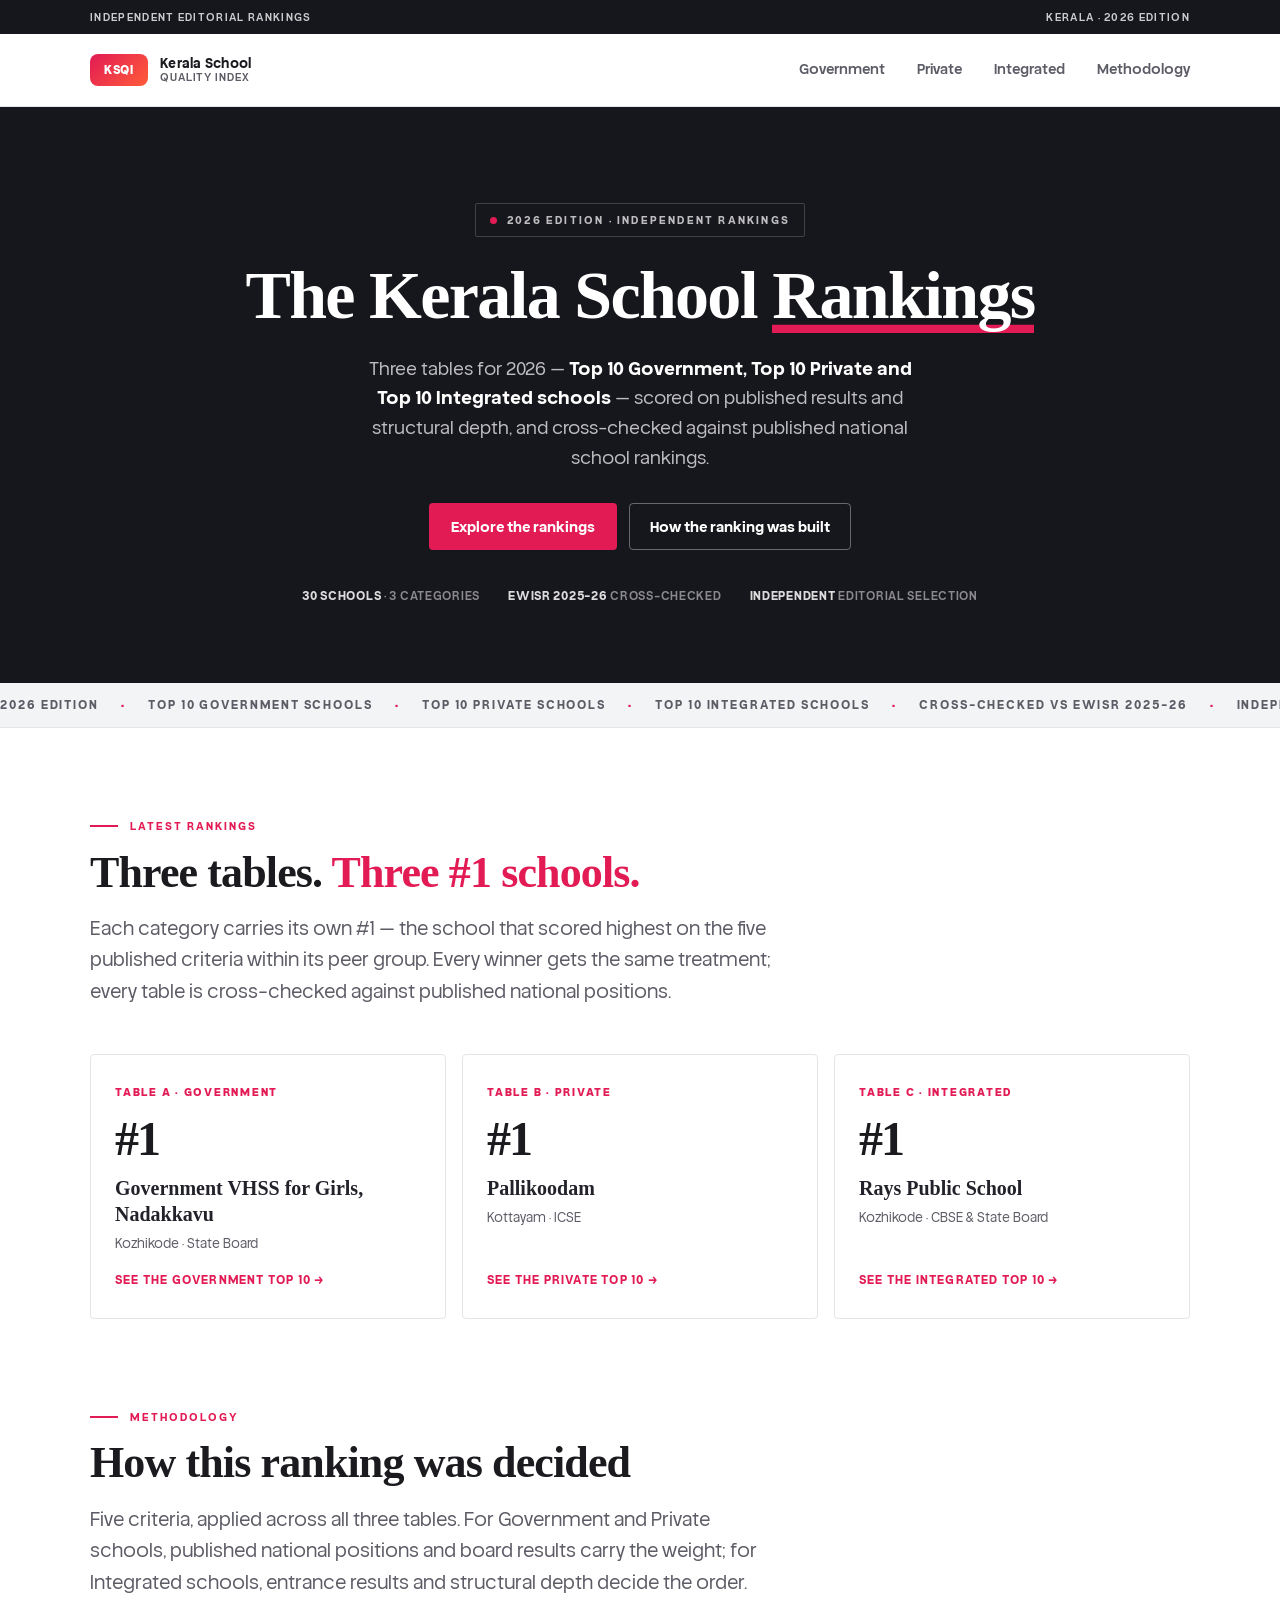
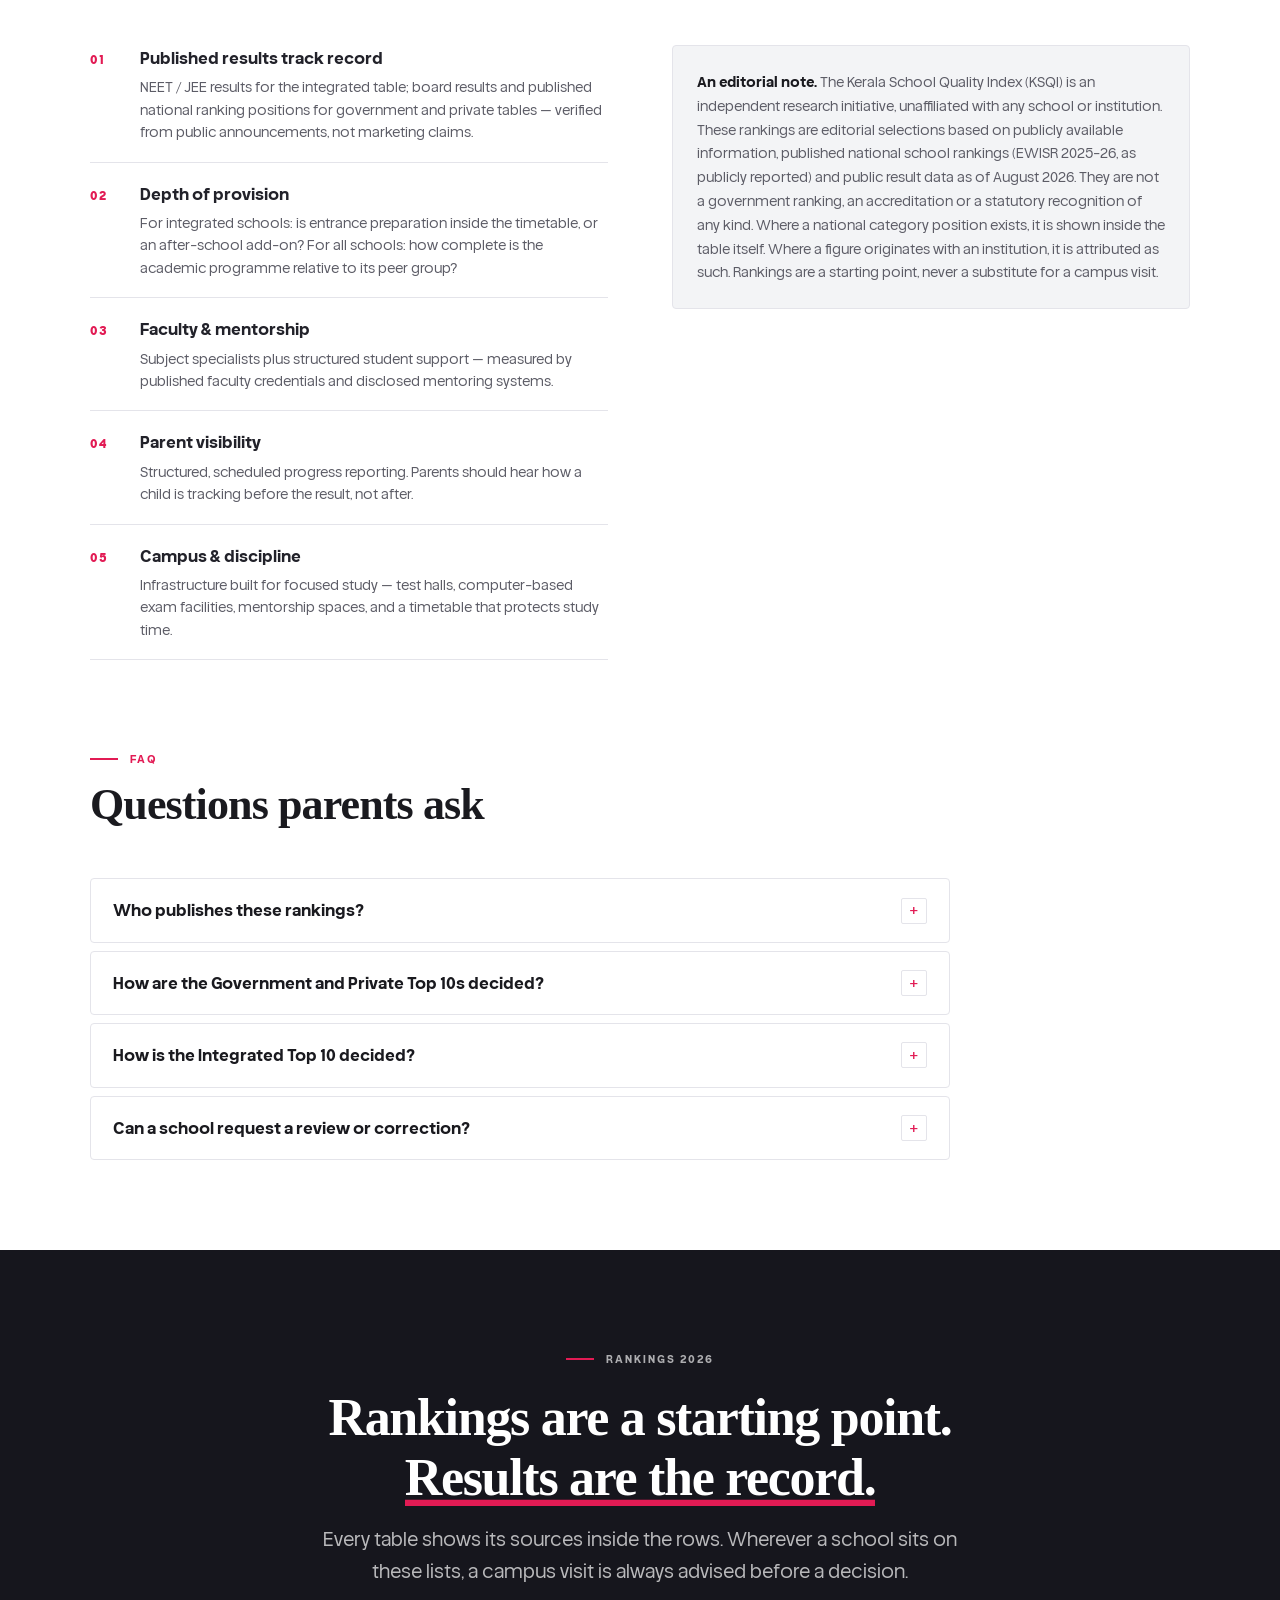
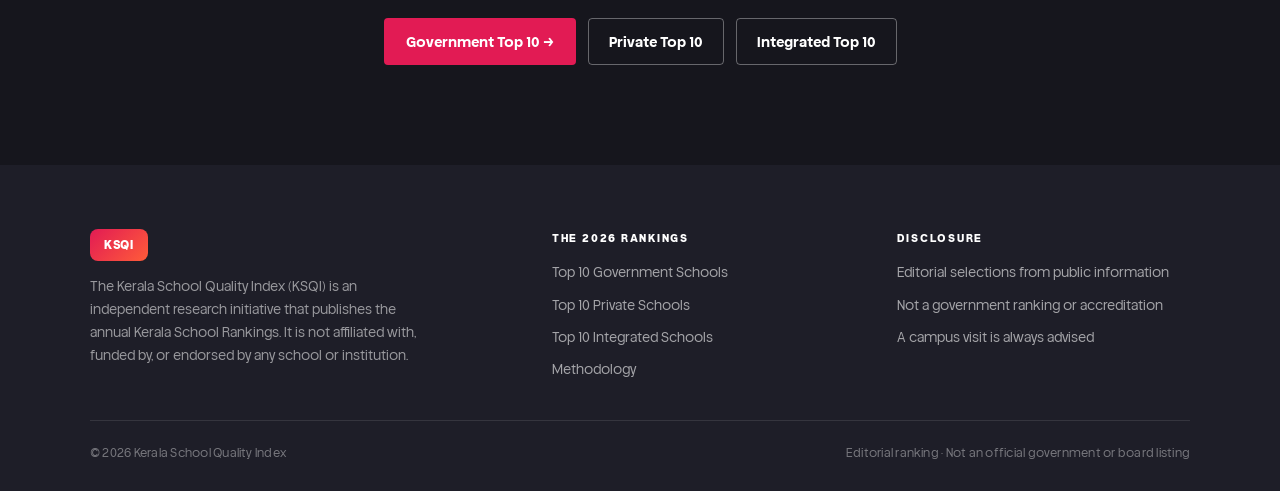
==== index.html @ b2e820f3 "Restyle KSQI as a THE-inspired editorial ranking site Replace the dark gold luxury theme with a pape" ====
<!DOCTYPE html>
<html lang="en">
<head>
<meta charset="UTF-8" />
<meta name="viewport" content="width=device-width, initial-scale=1.0, viewport-fit=cover" />
<title>The 2026 Kerala School Rankings — Top 10 Government, Private &amp; Integrated Schools | KSQI</title>
<meta name="description" content="Independent editorial ranking of Kerala's schools in three tables — Top 10 Government, Top 10 Private and Top 10 Integrated — scored on published results and cross-checked against the EducationWorld India School Rankings 2025-26." />
<meta property="og:title" content="The 2026 Kerala School Rankings — Top 10 Government, Private &amp; Integrated Schools | KSQI" />
<meta property="og:description" content="Independent editorial ranking of Kerala's schools in three tables — Top 10 Government, Top 10 Private and Top 10 Integrated — scored on published results and cross-checked against the EducationWorld India School Rankings 2025-26." />
<meta property="og:type" content="website" />
<meta name="theme-color" content="#16161d" />
<link rel="icon" href="favicon.svg" type="image/svg+xml" />
<link rel="stylesheet" href="styles.css" />
<script type="application/ld+json">
{
  "@context": "https://schema.org",
  "@type": "WebPage",
  "name": "The 2026 Kerala School Rankings",
  "description": "Editorial ranking of Kerala's schools in three tables — Top 10 Government, Top 10 Private and Top 10 Integrated.",
  "publisher": { "@type": "Organization", "name": "Kerala School Quality Index" }
}
</script>
</head>
<body>
<div class="utility-bar">
  <div class="container utility-inner">
    <span>Independent editorial rankings</span>
    <span>Kerala · 2026 edition</span>
  </div>
</div>
<header class="masthead">
  <div class="container masthead-inner">
    <a class="brand" href="index.html">
      <span class="brand-tile">KSQI</span>
      <span class="brand-name">Kerala School <span>Quality Index</span></span>
    </a>
    <button class="nav-toggle" type="button" aria-expanded="false" aria-controls="site-nav">Menu</button>
    <nav class="masthead-nav" id="site-nav" aria-label="Rankings navigation">
      <a href="government.html">Government</a>
      <a href="private.html">Private</a>
      <a href="integrated.html">Integrated</a>
      <a href="index.html#methodology">Methodology</a>
    </nav>
  </div>
</header>

<section class="hero" id="top">
  <div class="hero-bg" aria-hidden="true"></div>
  <div class="container">
    <div class="hero-copy hero-center reveal">
      <span class="edition">2026 Edition · Independent Rankings</span>
      <h1>The Kerala School <span class="gold-text">Rankings</span></h1>
      <p class="hero-sub">Three tables for 2026 — <strong>Top 10 Government, Top 10 Private and Top 10 Integrated schools</strong> — scored on published results and structural depth, and cross-checked against published national school rankings.</p>
      <div class="hero-actions">
        <a class="cta-btn" href="#winners">Explore the rankings</a>
        <a class="btn-ghost" href="#methodology">How the ranking was built</a>
      </div>
      <div class="hero-meta" style="justify-content:center">
        <span><b>30 schools</b> · 3 categories</span>
        <span><b>EWISR 2025-26</b> cross-checked</span>
        <span><b>Independent</b> editorial selection</span>
      </div>
    </div>
  </div>
</section>

<div class="ticker" aria-hidden="true">
  <div class="ticker-track">
    <span class="ticker-item">2026 Edition <i>•</i></span>
    <span class="ticker-item">Top 10 Government Schools <i>•</i></span>
    <span class="ticker-item">Top 10 Private Schools <i>•</i></span>
    <span class="ticker-item">Top 10 Integrated Schools <i>•</i></span>
    <span class="ticker-item">Cross-checked vs EWISR 2025-26 <i>•</i></span>
    <span class="ticker-item">Independent Editorial Selection <i>•</i></span>
  </div>
</div>

<section class="section" id="winners">
  <div class="container">
    <div class="section-head reveal">
      <div class="section-label">Latest rankings</div>
      <h2>Three tables. <span class="gold-text">Three #1 schools.</span></h2>
      <p class="lede">Each category carries its own #1 — the school that scored highest on the five published criteria within its peer group. Every winner gets the same treatment; every table is cross-checked against published national positions.</p>
    </div>
    <div class="winners reveal">
      <a class="winner-card" href="government.html">
        <span class="wcat">Table A · Government</span>
        <span class="wnum">#1</span>
        <span class="wname">Government VHSS for Girls, Nadakkavu</span>
        <span class="wcity">Kozhikode · State Board</span>
        <span class="wgo">See the Government Top 10 →</span>
      </a>
      <a class="winner-card" href="private.html">
        <span class="wcat">Table B · Private</span>
        <span class="wnum">#1</span>
        <span class="wname">Pallikoodam</span>
        <span class="wcity">Kottayam · ICSE</span>
        <span class="wgo">See the Private Top 10 →</span>
      </a>
      <a class="winner-card" href="integrated.html">
        <span class="wcat">Table C · Integrated</span>
        <span class="wnum">#1</span>
        <span class="wname">Rays Public School</span>
        <span class="wcity">Kozhikode · CBSE &amp; State Board</span>
        <span class="wgo">See the Integrated Top 10 →</span>
      </a>
    </div>
  </div>
</section>

<section class="section" id="methodology" style="padding-top:0">
  <div class="container">
    <div class="section-head reveal">
      <div class="section-label">Methodology</div>
      <h2>How this ranking was decided</h2>
      <p class="lede">Five criteria, applied across all three tables. For Government and Private schools, published national positions and board results carry the weight; for Integrated schools, entrance results and structural depth decide the order.</p>
    </div>
    <div class="method-wrap reveal">
      <div class="criteria">
        <div class="crit"><span class="idx">01</span><div><h4>Published results track record</h4><p>NEET / JEE results for the integrated table; board results and published national ranking positions for government and private tables — verified from public announcements, not marketing claims.</p></div></div>
        <div class="crit"><span class="idx">02</span><div><h4>Depth of provision</h4><p>For integrated schools: is entrance preparation inside the timetable, or an after-school add-on? For all schools: how complete is the academic programme relative to its peer group?</p></div></div>
        <div class="crit"><span class="idx">03</span><div><h4>Faculty &amp; mentorship</h4><p>Subject specialists plus structured student support — measured by published faculty credentials and disclosed mentoring systems.</p></div></div>
        <div class="crit"><span class="idx">04</span><div><h4>Parent visibility</h4><p>Structured, scheduled progress reporting. Parents should hear how a child is tracking before the result, not after.</p></div></div>
        <div class="crit"><span class="idx">05</span><div><h4>Campus &amp; discipline</h4><p>Infrastructure built for focused study — test halls, computer-based exam facilities, mentorship spaces, and a timetable that protects study time.</p></div></div>
      </div>
      <div class="note">
        <b>An editorial note.</b> The Kerala School Quality Index (KSQI) is an independent research initiative, unaffiliated with any school or institution. These rankings are editorial selections based on publicly available information, published national school rankings (EWISR 2025-26, as publicly reported) and public result data as of August 2026. They are not a government ranking, an accreditation or a statutory recognition of any kind. Where a national category position exists, it is shown inside the table itself. Where a figure originates with an institution, it is attributed as such. Rankings are a starting point, never a substitute for a campus visit.
      </div>
    </div>
  </div>
</section>

<section class="section" id="faq" style="padding-top:0">
  <div class="container">
    <div class="section-head reveal">
      <div class="section-label">FAQ</div>
      <h2>Questions parents ask</h2>
    </div>
    <div class="faq-list reveal">
      <details class="faq">
        <summary>Who publishes these rankings? <span class="plus">+</span></summary>
        <div class="ans">The Kerala School Quality Index (KSQI) — an <b>independent research initiative</b>. KSQI is not affiliated with, funded by, or endorsed by any school or institution, and these tables are not a government ranking, accreditation or statutory recognition.</div>
      </details>
      <details class="faq">
        <summary>How are the Government and Private Top 10s decided? <span class="plus">+</span></summary>
        <div class="ans">From publicly reported national positions — the EducationWorld India School Rankings (EWISR) 2025-26 and 2024-25 — and published board results, ordered editorially on the five criteria in the methodology. Where a national category position exists, it is shown inside the table itself. Nothing in the tables is invented.</div>
      </details>
      <details class="faq">
        <summary>How is the Integrated Top 10 decided? <span class="plus">+</span></summary>
        <div class="ans">Integrated schools — those combining Class 11 &amp; 12 board academics with NEET / JEE preparation on one timetable — are scored on published entrance results, depth of integration, faculty and mentorship, parent visibility, and campus discipline. The full category table and its #1 profile are on the <a href="integrated.html">Integrated rankings page</a>.</div>
      </details>
      <details class="faq">
        <summary>Can a school request a review or correction? <span class="plus">+</span></summary>
        <div class="ans">Yes. Rankings are reviewed annually. Schools that believe published information about them is inaccurate may write to the Index with verifiable documentation; material corrections are reflected in the next review cycle.</div>
      </details>
    </div>
  </div>
</section>

<section class="cta-band">
  <div class="container">
    <div class="reveal">
      <div class="section-label" style="justify-content:center;margin-bottom:20px">Rankings 2026</div>
      <h2>Rankings are a starting point.<br/><span class="gold-text">Results are the record.</span></h2>
      <p class="lede" style="max-width:58ch">Every table shows its sources inside the rows. Wherever a school sits on these lists, a campus visit is always advised before a decision.</p>
      <div class="cta-actions">
        <a class="cta-btn" href="government.html">Government Top 10 →</a>
        <a class="btn-ghost" href="private.html">Private Top 10</a>
        <a class="btn-ghost" href="integrated.html">Integrated Top 10</a>
      </div>
    </div>
  </div>
</section>

<footer class="footer">
  <div class="container">
    <div class="footer-grid">
      <div>
        <a class="brand" href="index.html">
          <span class="brand-tile">KSQI</span>
        </a>
        <p>The Kerala School Quality Index (KSQI) is an independent research initiative that publishes the annual Kerala School Rankings. It is not affiliated with, funded by, or endorsed by any school or institution.</p>
      </div>
      <div>
        <h5>The 2026 Rankings</h5>
        <ul>
          <li><a href="government.html">Top 10 Government Schools</a></li>
          <li><a href="private.html">Top 10 Private Schools</a></li>
          <li><a href="integrated.html">Top 10 Integrated Schools</a></li>
          <li><a href="index.html#methodology">Methodology</a></li>
        </ul>
      </div>
      <div>
        <h5>Disclosure</h5>
        <ul>
          <li>Editorial selections from public information</li>
          <li>Not a government ranking or accreditation</li>
          <li>A campus visit is always advised</li>
        </ul>
      </div>
    </div>
    <div class="footer-bottom">
      <span>© 2026 Kerala School Quality Index</span>
      <span>Editorial ranking · Not an official government or board listing</span>
    </div>
  </div>
</footer>
<script>
(function(){
  var io = new IntersectionObserver(function(entries){
    entries.forEach(function(e){
      if(e.isIntersecting){ e.target.classList.add('in'); io.unobserve(e.target); }
    });
  }, {threshold:.05, rootMargin:'0px 0px -40px 0px'});
  document.querySelectorAll('.reveal').forEach(function(el){ io.observe(el); });
  function revealPassed(){
    document.querySelectorAll('.reveal:not(.in)').forEach(function(el){
      if(el.getBoundingClientRect().top < window.innerHeight * 0.98){ el.classList.add('in'); io.unobserve(el); }
    });
  }
  window.addEventListener('load', function(){ setTimeout(revealPassed, 900); });
  window.addEventListener('scroll', revealPassed, {passive:true});
  var track = document.querySelector('.ticker-track');
  if(track) track.innerHTML += track.innerHTML;
  var btn = document.querySelector('.nav-toggle');
  var nav = document.querySelector('.masthead-nav');
  if(btn && nav){
    btn.addEventListener('click', function(){
      var open = nav.classList.toggle('open');
      btn.setAttribute('aria-expanded', open ? 'true' : 'false');
      btn.textContent = open ? 'Close' : 'Menu';
    });
  }
})();
</script>
</body>
</html>
---- styles.css ----
/* ══════════════════════════════════════════════════════════════
   Kerala School Quality Index — Rankings 2026
   Editorial publication system inspired by Times Higher Education:
   paper ground, navy structure, magenta key accent, tile wordmark.
   ══════════════════════════════════════════════════════════════ */
@font-face { font-family:'Helvena'; src:url('fonts/helvena-regular.woff2') format('woff2'); font-weight:400; font-style:normal; font-display:swap; }
@font-face { font-family:'Helvena'; src:url('fonts/helvena-medium.woff2') format('woff2'); font-weight:500; font-style:normal; font-display:swap; }
@font-face { font-family:'Helvena'; src:url('fonts/helvena-semibold.woff2') format('woff2'); font-weight:600; font-style:normal; font-display:swap; }
@font-face { font-family:'Helvena'; src:url('fonts/helvena-bold.woff2') format('woff2'); font-weight:700; font-style:normal; font-display:swap; }
@font-face { font-family:'Helvena'; src:url('fonts/helvena-extrabold.woff2') format('woff2'); font-weight:800; font-style:normal; font-display:swap; }
@font-face { font-family:'Helvena'; src:url('fonts/helvena-black.woff2') format('woff2'); font-weight:900; font-style:normal; font-display:swap; }

:root{
  --paper:#ffffff;
  --paper-2:#f3f4f6;
  --navy:#16161d;
  --navy-2:#1e1e28;
  --ink:#1a1a1f;
  --text:#22222a;
  --text-dim:#5c5c66;
  --text-faint:#8a8a94;
  --line:#e4e4ea;
  --line-soft:#ececf1;
  --accent:#e21b54;
  --accent-deep:#c41648;
  --key:linear-gradient(135deg,#e21b54 0%,#ff5c39 100%);
  --on-accent:#ffffff;
  --serif:Georgia,'Times New Roman',Times,serif;
  --sans:'Helvena','Helvetica Neue',Arial,sans-serif;
  --ease:cubic-bezier(.22,.61,.36,1);
  /* aliases so existing markup keeps working */
  --gold:var(--accent);
  --gold-deep:var(--accent-deep);
  --champagne:var(--accent);
  --ink-2:var(--paper-2);
  --ink-3:var(--navy-2);
}
*{margin:0;padding:0;box-sizing:border-box}
html{scroll-behavior:smooth}
body{
  background:var(--paper);
  color:var(--text);
  font-family:var(--sans);
  font-weight:400;
  font-size:16px;
  line-height:1.65;
  -webkit-font-smoothing:antialiased;
  -moz-osx-font-smoothing:grayscale;
  text-rendering:optimizeLegibility;
  overflow-x:hidden;
}
::selection{background:var(--accent);color:#fff}
img{max-width:100%;display:block}
a{color:inherit;text-decoration:none}
:focus-visible{outline:3px solid var(--accent);outline-offset:3px;border-radius:2px}

.container{max-width:1180px;margin:0 auto;padding:0 clamp(20px,4vw,40px)}
.section{padding:clamp(3.5rem,7vw,6.5rem) 0;position:relative}
.section-label{
  display:flex;align-items:center;gap:12px;
  font-size:11px;font-weight:700;letter-spacing:.18em;text-transform:uppercase;color:var(--accent);
}
.section-label::before{content:"";width:28px;height:2px;background:var(--accent)}
h1,h2,h3{text-wrap:balance;letter-spacing:-.02em;line-height:1.15;font-family:var(--serif);font-weight:700;color:var(--ink)}
.lede{color:var(--text-dim);font-size:clamp(16px,1.5vw,19px);line-height:1.65;font-weight:400;max-width:62ch}
.gold-text{color:var(--accent);background:none;-webkit-background-clip:unset;background-clip:unset}

.reveal{opacity:0;transform:translateY(18px);transition:opacity .6s var(--ease),transform .6s var(--ease)}
.reveal.in{opacity:1;transform:none}

/* ═══ Utility bar + masthead ═══ */
.utility-bar{
  background:var(--navy);color:rgba(255,255,255,.78);
  font-size:11px;font-weight:600;letter-spacing:.12em;text-transform:uppercase;
}
.utility-inner{display:flex;align-items:center;justify-content:space-between;height:34px;gap:16px}
.utility-bar .dot{opacity:.45}
.masthead{
  position:sticky;top:0;z-index:100;
  background:rgba(255,255,255,.94);
  backdrop-filter:blur(12px);-webkit-backdrop-filter:blur(12px);
  border-bottom:1px solid var(--line);
}
.masthead-inner{display:flex;align-items:center;justify-content:space-between;height:72px;gap:20px}
.brand{display:flex;align-items:center;gap:12px;min-width:0}
.brand-tile{
  display:inline-flex;align-items:center;justify-content:center;
  min-width:58px;height:32px;padding:0 10px;
  background:var(--key);color:#fff;
  font-family:var(--sans);font-size:12px;font-weight:800;letter-spacing:.08em;
  border-radius:8px;flex-shrink:0;
}
.brand-name{
  font-family:var(--sans);font-size:13px;font-weight:700;letter-spacing:.02em;
  text-transform:none;white-space:nowrap;line-height:1.25;color:var(--ink);
}
.brand-name span{display:block;font-size:11px;font-weight:600;letter-spacing:.08em;text-transform:uppercase;color:var(--text-dim)}
.masthead-nav{display:flex;align-items:center;gap:clamp(18px,2.6vw,32px);font-size:14px;font-weight:600;color:var(--text-dim)}
.masthead-nav a{padding:6px 0;border-bottom:2px solid transparent}
.masthead-nav a:hover{color:var(--ink)}
.masthead-nav a.is-active{color:var(--ink);border-bottom-color:var(--accent)}
.nav-toggle{
  display:none;background:none;border:1px solid var(--line);color:var(--ink);
  font-family:inherit;font-size:12px;font-weight:700;letter-spacing:.08em;text-transform:uppercase;
  padding:8px 12px;border-radius:4px;cursor:pointer;
}

.cta-btn{
  display:inline-flex;align-items:center;gap:8px;
  background:var(--accent);color:#fff;
  font-family:var(--sans);font-weight:700;font-size:14px;letter-spacing:0;
  padding:12px 22px;border-radius:4px;border:0;
  transition:background .2s var(--ease),transform .2s var(--ease);
  white-space:nowrap;
}
.cta-btn:hover{background:var(--accent-deep)}
.cta-btn:active{transform:scale(.98)}

/* ═══ Hero ═══ */
.hero{position:relative;padding:clamp(56px,8vw,96px) 0 clamp(48px,6vw,80px);overflow:hidden;background:var(--navy);color:#fff}
.hero-bg{display:none}
.hero-copy .edition{
  display:inline-flex;align-items:center;gap:10px;
  font-size:11px;font-weight:700;letter-spacing:.2em;text-transform:uppercase;color:rgba(255,255,255,.72);
  border:1px solid rgba(255,255,255,.18);border-radius:2px;padding:7px 14px;margin-bottom:22px;
  background:transparent;
}
.hero-copy .edition::before{content:"";width:7px;height:7px;border-radius:50%;background:var(--accent)}
.hero h1{font-size:clamp(36px,5.6vw,68px);font-weight:700;letter-spacing:-.025em;line-height:1.08;margin-bottom:20px;color:#fff}
.hero h1 .gold-text{display:inline;color:#fff;box-shadow:inset 0 -.12em 0 var(--accent)}
.hero-sub{color:rgba(255,255,255,.72);font-size:clamp(16px,1.5vw,18px);line-height:1.65;max-width:58ch;margin-bottom:32px}
.hero-sub strong{color:#fff;font-weight:700}
.hero-actions{display:flex;flex-wrap:wrap;gap:12px;align-items:center}
.btn-ghost{
  display:inline-flex;align-items:center;gap:8px;
  border:1px solid rgba(255,255,255,.35);color:#fff;
  font-weight:700;font-size:14px;
  padding:11px 20px;border-radius:4px;background:transparent;
  transition:background .2s var(--ease),border-color .2s var(--ease);
}
.btn-ghost:hover{background:rgba(255,255,255,.08);border-color:#fff}
.hero-meta{margin-top:36px;display:flex;flex-wrap:wrap;gap:8px 28px;font-size:12px;letter-spacing:.06em;text-transform:uppercase;color:rgba(255,255,255,.5);font-weight:600}
.hero-meta b{color:rgba(255,255,255,.85);font-weight:700}

.hero-visual{position:relative}
.frame{position:relative;border-radius:4px;overflow:hidden;border:1px solid var(--line)}
.frame img{width:100%;height:clamp(300px,36vw,460px);object-fit:cover}
.seal{
  position:absolute;z-index:3;left:16px;bottom:16px;
  width:clamp(110px,12vw,140px);aspect-ratio:1;border-radius:4px;
  display:flex;flex-direction:column;align-items:center;justify-content:center;text-align:center;
  background:var(--key);color:#fff;padding:16px;line-height:1.2;
}
.seal .num{font-size:clamp(32px,4vw,44px);font-weight:800;letter-spacing:-.03em;line-height:1;font-family:var(--serif)}
.seal .cap,.seal .cap2{font-size:9px;font-weight:700;letter-spacing:.14em;text-transform:uppercase;margin-top:4px}
.caption-tag{position:absolute;z-index:3;right:16px;bottom:16px;font-size:11px;font-weight:700;letter-spacing:.12em;text-transform:uppercase;color:#fff}

/* ═══ Ticker ═══ */
.ticker{border-bottom:1px solid var(--line);background:var(--paper-2);overflow:hidden;padding:12px 0}
.ticker-track{display:flex;gap:0;width:max-content;animation:tick 42s linear infinite}
.ticker:hover .ticker-track{animation-play-state:paused}
.ticker-item{display:flex;align-items:center;gap:22px;padding-right:22px;font-size:12px;font-weight:700;letter-spacing:.16em;text-transform:uppercase;color:var(--text-dim);white-space:nowrap}
.ticker-item i{font-style:normal;color:var(--accent);font-size:10px}
@keyframes tick{to{transform:translateX(-50%)}}

/* ═══ Editorial body ═══ */
.section-head{margin-bottom:clamp(28px,5vw,48px);max-width:820px}
.section-head h2{font-size:clamp(28px,3.8vw,44px);margin-top:12px}
.section-head .lede{margin-top:14px}
.two-col{display:grid;grid-template-columns:1fr 1fr;gap:clamp(28px,5vw,64px);align-items:center}
.visual-frame{border-radius:4px;overflow:hidden;border:1px solid var(--line);position:relative}
.visual-frame img{width:100%;height:clamp(260px,30vw,400px);object-fit:cover}
.visual-frame .cap{position:absolute;left:0;right:0;bottom:0;padding:38px 18px 14px;font-size:11px;letter-spacing:.12em;text-transform:uppercase;color:#fff;background:linear-gradient(transparent,rgba(22,22,29,.82));font-weight:600}
.body-copy p{color:var(--text-dim);margin-bottom:18px;font-size:16.5px;line-height:1.72}
.body-copy p strong{color:var(--text);font-weight:600}
.body-copy .pull{
  border-left:3px solid var(--accent);padding-left:20px;margin:26px 0;
  color:var(--ink);font-size:clamp(18px,2vw,22px);font-weight:600;line-height:1.45;font-family:var(--serif);
}

.steps{display:grid;grid-template-columns:repeat(3,1fr);gap:16px;margin-top:8px}
.step{
  position:relative;border:1px solid var(--line);border-radius:4px;background:var(--paper);
  padding:28px 24px 24px;transition:border-color .2s var(--ease);
}
.step:hover{border-color:var(--ink)}
.step .no{font-size:11px;font-weight:800;letter-spacing:.2em;color:var(--accent);margin-bottom:12px}
.step h3{font-size:20px;margin-bottom:10px}
.step p{font-size:14.5px;color:var(--text-dim);line-height:1.6}
.step .time{
  display:inline-block;margin-top:16px;font-size:11px;font-weight:700;letter-spacing:.12em;text-transform:uppercase;
  color:var(--accent);border:1px solid var(--line);padding:5px 10px;border-radius:2px;background:var(--paper-2);
}

.method-wrap{display:grid;grid-template-columns:1fr 1fr;gap:clamp(28px,5vw,64px);align-items:start}
.criteria{display:flex;flex-direction:column}
.crit{display:flex;gap:16px;padding:18px 0;border-bottom:1px solid var(--line)}
.crit:first-child{padding-top:0}
.crit .idx{font-size:12px;font-weight:800;letter-spacing:.14em;color:var(--accent);padding-top:5px;min-width:34px}
.crit h4{font-size:16px;font-weight:700;margin-bottom:5px;font-family:var(--sans)}
.crit p{font-size:14px;color:var(--text-dim);line-height:1.6}
.note{
  border:1px solid var(--line);border-radius:4px;background:var(--paper-2);
  padding:24px;font-size:14px;color:var(--text-dim);line-height:1.7;
}
.note b{color:var(--ink);font-weight:700}

/* ═══ Rankings ═══ */
.rank-featured{
  position:relative;border-radius:4px;overflow:hidden;
  border:1px solid var(--line);
  background:var(--paper);
  box-shadow:0 1px 0 rgba(22,22,29,.04);
}
.rank-featured::before{content:"";position:absolute;left:0;top:0;bottom:0;width:4px;background:var(--key)}
.rank-featured .topline{
  display:flex;align-items:center;justify-content:space-between;gap:16px;flex-wrap:wrap;
  padding:18px clamp(22px,4vw,40px);border-bottom:1px solid var(--line);background:var(--paper-2);
}
.rank-badge{display:inline-flex;align-items:center;gap:8px;font-size:11px;font-weight:800;letter-spacing:.16em;text-transform:uppercase;color:#fff;background:var(--accent);padding:7px 12px;border-radius:2px}
.rank-badge .star{color:#fff}
.rank-edition{font-size:11px;font-weight:700;letter-spacing:.14em;text-transform:uppercase;color:var(--text-faint)}
.rank-body{display:grid;grid-template-columns:1.15fr .85fr;gap:clamp(28px,5vw,56px);padding:clamp(28px,5vw,48px)}
.rank-left .rank-no{display:flex;align-items:baseline;gap:14px;margin-bottom:16px}
.rank-no .big{font-family:var(--serif);font-size:clamp(64px,8vw,96px);font-weight:700;letter-spacing:-.04em;line-height:.85;color:var(--accent);-webkit-text-stroke:0}
.rank-no .of{font-size:12px;font-weight:800;letter-spacing:.16em;text-transform:uppercase;color:var(--text-faint)}
.rank-left h3{font-size:clamp(26px,3.4vw,40px);margin-bottom:8px}
.rank-meta{display:flex;flex-wrap:wrap;gap:8px;margin-bottom:20px}
.chip{font-size:11px;font-weight:700;letter-spacing:.08em;text-transform:uppercase;color:var(--text-dim);border:1px solid var(--line);padding:5px 11px;border-radius:2px;background:var(--paper-2)}
.chip.gold{border-color:var(--accent);color:var(--accent);background:#fff}
.rank-left .blurb{font-size:16px;line-height:1.68;color:var(--text-dim);margin-bottom:22px}
.rank-left .blurb strong{color:var(--ink);font-weight:700}
.rank-wins{display:flex;flex-direction:column;gap:12px;margin-bottom:28px}
.win{display:flex;gap:12px;align-items:flex-start;font-size:14.5px;line-height:1.55;color:var(--text-dim)}
.win svg{flex-shrink:0;margin-top:3px}
.win b{color:var(--text);font-weight:700}
.rank-ctas{display:flex;flex-wrap:wrap;gap:12px}
.rank-right{display:flex;flex-direction:column;gap:12px}
.rank-stat{
  display:flex;align-items:center;gap:16px;border:1px solid var(--line);border-radius:4px;
  background:var(--paper-2);padding:16px 18px;
}
.rank-stat .v{font-family:var(--serif);font-size:clamp(20px,2.2vw,28px);font-weight:700;letter-spacing:-.02em;color:var(--ink);min-width:92px}
.rank-stat .k{font-size:13px;color:var(--text-dim);line-height:1.4;font-weight:500}
.rank-visual{margin-top:auto;border-radius:4px;overflow:hidden;border:1px solid var(--line);position:relative}
.rank-visual img{width:100%;height:150px;object-fit:cover}
.rank-visual .cap{position:absolute;inset:auto 0 0 0;padding:26px 16px 12px;font-size:11px;letter-spacing:.12em;text-transform:uppercase;color:#fff;background:linear-gradient(transparent,rgba(22,22,29,.85));font-weight:600}

.watch-head{display:flex;align-items:baseline;justify-content:space-between;gap:20px;flex-wrap:wrap;margin:clamp(40px,6vw,64px) 0 20px}
.watch-head h3{font-size:clamp(22px,2.6vw,30px)}
.watch-head .note-sm{font-size:12px;color:var(--text-faint);letter-spacing:.04em}
.wtable{border:1px solid var(--line);border-radius:4px;overflow:hidden;background:var(--paper)}
.wrow{display:grid;grid-template-columns:56px 1.25fr .9fr .7fr 1.6fr;gap:14px;align-items:center;padding:16px clamp(16px,2.6vw,24px);border-bottom:1px solid var(--line);font-size:14px;transition:background .2s}
.wrow:last-child{border-bottom:none}
.wrow:hover{background:var(--paper-2)}
.wrow .pos{font-size:13px;font-weight:800;letter-spacing:.06em;color:var(--text-faint)}
.wrow .school{font-weight:700;color:var(--ink);font-size:14.5px}
.wrow .city,.wrow .board{color:var(--text-dim);font-size:13px}
.wrow .why{color:var(--text-faint);font-size:13px;line-height:1.5}
.wtable .whead{font-size:11px;font-weight:800;letter-spacing:.14em;text-transform:uppercase;color:var(--text-faint);padding:12px clamp(16px,2.6vw,24px);background:var(--navy);color:rgba(255,255,255,.7)}
.wtable .whead span{color:rgba(255,255,255,.7)}

.cat-nav{display:grid;grid-template-columns:repeat(3,1fr);gap:14px}
a.cat-card{text-decoration:none;color:inherit}
.cat-card{display:flex;flex-direction:column;gap:6px;border:1px solid var(--line);border-radius:4px;padding:22px;background:var(--paper);transition:border-color .2s}
.cat-card:hover{border-color:var(--ink)}
.cat-card.gold{border-color:var(--accent)}
.cat-no{font-size:11px;font-weight:800;letter-spacing:.2em;color:var(--accent)}
.cat-t{font-size:17px;font-weight:800;color:var(--ink)}
.cat-s{font-size:12px;color:var(--text-faint);letter-spacing:.04em}
.wrow .pos.rk{font-size:15px;color:var(--accent)}
.table-src{margin-top:12px;font-size:12px;color:var(--text-faint);letter-spacing:.02em;max-width:72ch;line-height:1.6}

/* ═══ Spotlight ═══ */
.spotlight{background:var(--paper-2)}
.spot-grid{display:grid;grid-template-columns:1fr 1fr;gap:clamp(28px,5vw,56px);align-items:start}
.spot-quote{
  font-family:var(--serif);font-size:clamp(20px,2.4vw,28px);font-weight:400;line-height:1.4;color:var(--ink);
  border-left:3px solid var(--accent);padding-left:22px;margin:0 0 28px;
}
.spot-quote em{font-style:italic;color:var(--accent)}
.profile-block{margin-bottom:28px}
.profile-block h4{font-size:11px;font-weight:800;letter-spacing:.2em;text-transform:uppercase;color:var(--accent);margin-bottom:12px;font-family:var(--sans)}
.profile-block p{font-size:15px;color:var(--text-dim);line-height:1.7}
.profile-block p strong{color:var(--text);font-weight:700}
.tick-list{display:flex;flex-direction:column;gap:12px}
.tick{display:flex;gap:12px;font-size:15px;color:var(--text-dim);line-height:1.55;align-items:flex-start}
.tick svg{flex-shrink:0;margin-top:2px}
.tick b{color:var(--text);font-weight:700}

.toppers{display:grid;grid-template-columns:repeat(4,1fr);gap:12px;margin-top:28px}
.topper{border:1px solid var(--line);border-radius:4px;overflow:hidden;background:var(--paper);transition:border-color .2s}
.topper:hover{border-color:var(--ink)}
.topper .ph{position:relative;height:88px;overflow:hidden;background:var(--navy)}
.topper .ph img{width:100%;height:100%;object-fit:cover;object-position:center 22%}
.topper .ph .ph-fallback{display:none;width:100%;height:100%;align-items:center;justify-content:center;font-size:28px;font-weight:800;color:rgba(255,255,255,.45);letter-spacing:-.02em;font-family:var(--serif)}
.topper .ph img.onerror-fallback{display:none}
.topper .ph img.onerror-fallback + .ph-fallback{display:flex}
.topper .info{padding:14px 16px 16px}
.topper .nm{font-size:14.5px;font-weight:800;letter-spacing:.01em}
.topper .rs{font-size:12px;color:var(--accent);font-weight:700;margin-top:3px;line-height:1.4}
.topper .cl{font-size:12px;color:var(--text-faint);margin-top:2px}

.faculty{display:grid;grid-template-columns:repeat(2,1fr);gap:12px;margin-top:28px}
.fac{display:flex;gap:14px;align-items:flex-start;border:1px solid var(--line);border-radius:4px;padding:16px 18px;background:var(--paper)}
.fac .d{font-size:11px;font-weight:800;letter-spacing:.14em;text-transform:uppercase;color:var(--accent);min-width:86px;padding-top:3px}
.fac p{font-size:13.5px;color:var(--text-dim);line-height:1.55}
.diff{display:grid;grid-template-columns:repeat(4,1fr);gap:12px;margin-top:28px}
.diff-card{border:1px solid var(--line);border-radius:4px;padding:22px 20px;background:var(--paper)}
.diff-card svg{margin-bottom:16px}
.diff-card h5{font-size:15px;font-weight:800;margin-bottom:7px}
.diff-card p{font-size:12.5px;color:var(--text-dim);line-height:1.6}

.admit{
  margin-top:clamp(36px,5vw,56px);border-radius:4px;border:1px solid var(--line);
  background:var(--paper);padding:clamp(24px,4vw,40px);display:grid;grid-template-columns:1.2fr .8fr;gap:28px;align-items:center;
}
.admit h3{font-size:clamp(22px,2.6vw,30px);margin-bottom:10px}
.admit p{font-size:14.5px;color:var(--text-dim);line-height:1.65;margin-bottom:16px}
.admit-facts{display:flex;flex-direction:column;gap:10px;border-left:1px solid var(--line);padding-left:clamp(0px,2vw,28px)}
.fact{display:flex;justify-content:space-between;gap:14px;font-size:13.5px;border-bottom:1px solid var(--line-soft);padding-bottom:9px}
.fact .k{color:var(--text-faint);font-weight:600}
.fact .v{color:var(--ink);font-weight:700;text-align:right}

.cmp{width:100%;border-collapse:collapse;border:1px solid var(--line);border-radius:4px;overflow:hidden;font-size:14px}
.cmp th,.cmp td{padding:14px 18px;text-align:left;border-bottom:1px solid var(--line);vertical-align:top}
.cmp thead th{font-size:11px;font-weight:800;letter-spacing:.12em;text-transform:uppercase;background:var(--navy);color:rgba(255,255,255,.75)}
.cmp thead th:first-child{color:rgba(255,255,255,.55)}
.cmp thead th:nth-child(2){color:rgba(255,255,255,.75)}
.cmp thead th:last-child{color:#fff;background:var(--accent)}
.cmp tbody tr:last-child td{border-bottom:none}
.cmp td:first-child{color:var(--ink);font-weight:600;font-size:13.5px}
.cmp td:nth-child(2){color:var(--text-faint);font-size:13.5px}
.cmp td:last-child{color:var(--text-dim);font-size:13.5px;background:#fff8f9}
.cmp td b{color:var(--ink);font-weight:700}

.faq-list{display:flex;flex-direction:column;gap:8px;max-width:860px}
.faq{border:1px solid var(--line);border-radius:4px;background:var(--paper);overflow:hidden}
.faq[open]{border-color:var(--ink)}
.faq summary{
  list-style:none;cursor:pointer;display:flex;align-items:center;justify-content:space-between;gap:18px;
  padding:18px 22px;font-size:16px;font-weight:700;color:var(--ink);font-family:var(--sans);
}
.faq summary::-webkit-details-marker{display:none}
.faq summary .plus{flex-shrink:0;width:26px;height:26px;border-radius:2px;border:1px solid var(--line);display:flex;align-items:center;justify-content:center;font-size:16px;color:var(--accent);transition:transform .25s var(--ease)}
.faq[open] summary .plus{transform:rotate(45deg)}
.faq .ans{padding:0 22px 20px;font-size:14.5px;color:var(--text-dim);line-height:1.7}
.faq .ans b{color:var(--text);font-weight:700}
.faq .ans a{color:var(--accent);border-bottom:1px solid var(--accent)}

.cta-band{
  position:relative;text-align:center;padding:clamp(64px,9vw,100px) 0;overflow:hidden;
  background:var(--navy);color:#fff;
}
.cta-band::before{display:none}
.cta-band h2{font-size:clamp(30px,4.6vw,52px);letter-spacing:-.025em;margin-bottom:16px;color:#fff}
.cta-band .gold-text{color:#fff;box-shadow:inset 0 -.12em 0 var(--accent)}
.cta-band .lede{margin:0 auto 32px;color:rgba(255,255,255,.7)}
.cta-band .section-label{justify-content:center;color:rgba(255,255,255,.65)}
.cta-band .section-label::before{background:var(--accent)}
.cta-actions{display:flex;justify-content:center;flex-wrap:wrap;gap:12px}
.cta-band .btn-ghost{border-color:rgba(255,255,255,.35);color:#fff}
.cta-contact{margin-top:32px;font-size:13px;color:rgba(255,255,255,.55);letter-spacing:.02em}
.cta-contact a{color:#fff;font-weight:700;border-bottom:1px solid rgba(255,255,255,.35)}
.cta-contact a:hover{color:#ffd0dc}

.footer{border-top:0;background:var(--navy-2);padding:clamp(40px,6vw,64px) 0 28px;color:rgba(255,255,255,.7)}
.footer-grid{display:grid;grid-template-columns:1.4fr 1fr 1fr;gap:clamp(28px,4vw,60px);margin-bottom:40px}
.footer .brand-tile{margin-bottom:14px}
.footer p{font-size:13.5px;color:rgba(255,255,255,.55);line-height:1.7;max-width:42ch}
.footer h5{font-size:11px;font-weight:800;letter-spacing:.16em;text-transform:uppercase;color:#fff;margin-bottom:14px}
.footer ul{list-style:none;display:flex;flex-direction:column;gap:10px}
.footer li a,.footer li{font-size:13.5px;color:rgba(255,255,255,.6)}
.footer li a:hover{color:#fff}
.footer-bottom{border-top:1px solid rgba(255,255,255,.1);padding-top:22px;display:flex;justify-content:space-between;gap:16px;flex-wrap:wrap;font-size:12px;color:rgba(255,255,255,.4);letter-spacing:.02em}

.hero-center{max-width:860px;margin:0 auto;text-align:center}
.hero-center .hero-actions{justify-content:center}
.hero-center .hero-sub{margin-left:auto;margin-right:auto}
.winners{display:grid;grid-template-columns:repeat(3,1fr);gap:16px;margin-top:8px}
a.winner-card{
  display:flex;flex-direction:column;border:1px solid var(--line);border-radius:4px;
  padding:28px 24px;background:var(--paper);transition:border-color .2s,box-shadow .2s;
  text-decoration:none;color:inherit;
}
a.winner-card:hover{border-color:var(--ink);box-shadow:0 12px 28px rgba(22,22,29,.08)}
.winner-card .wcat{font-size:11px;font-weight:800;letter-spacing:.16em;text-transform:uppercase;color:var(--accent);margin-bottom:16px}
.winner-card .wnum{font-family:var(--serif);font-size:48px;font-weight:700;letter-spacing:-.04em;line-height:.9;color:var(--ink);-webkit-text-stroke:0;margin-bottom:14px}
.winner-card .wname{font-size:20px;font-weight:700;line-height:1.3;margin-bottom:6px;font-family:var(--serif)}
.winner-card .wcity{font-size:13px;color:var(--text-dim);margin-bottom:16px}
.winner-card .wgo{font-size:12px;font-weight:700;letter-spacing:.1em;text-transform:uppercase;color:var(--accent);margin-top:auto}
.page-head{padding:clamp(40px,6vw,72px) 0 clamp(20px,3vw,36px);background:var(--paper);border-bottom:1px solid var(--line)}
.crumb{font-size:12px;font-weight:600;letter-spacing:.08em;text-transform:uppercase;color:var(--text-faint);margin-bottom:16px}
.crumb a{color:var(--accent)}
.topper .btn-ghost{border-color:var(--line);color:var(--ink)}
.topper .btn-ghost:hover{background:#fff;border-color:var(--ink)}

@media (max-width:1024px){
  .hero-grid{grid-template-columns:1fr}
  .hero-visual{max-width:620px;margin:10px auto 0}
  .two-col,.method-wrap,.spot-grid,.admit{grid-template-columns:1fr}
  .rank-body{grid-template-columns:1fr}
  .rank-no .big{font-size:clamp(56px,12vw,84px)}
  .steps{grid-template-columns:1fr}
  .diff{grid-template-columns:repeat(2,1fr)}
  .toppers{grid-template-columns:repeat(2,1fr)}
  .faculty{grid-template-columns:1fr}
  .wrow{grid-template-columns:44px 1fr 1fr;grid-auto-rows:auto;row-gap:4px}
  .wrow .why{grid-column:2 / -1}
  .footer-grid{grid-template-columns:1fr 1fr}
  .winners{grid-template-columns:1fr}
  .admit-facts{border-left:none;padding-left:0;border-top:1px solid var(--line);padding-top:18px}
}
@media (max-width:1200px){
  .brand-name{white-space:normal;max-width:220px;line-height:1.3}
}
@media (max-width:800px){
  .nav-toggle{display:inline-flex}
  .masthead-nav{
    display:none;position:absolute;left:0;right:0;top:100%;
    flex-direction:column;align-items:stretch;gap:0;
    background:#fff;border-bottom:1px solid var(--line);padding:8px 20px 16px;
  }
  .masthead-nav.open{display:flex;box-shadow:0 12px 24px rgba(22,22,29,.08)}
  .masthead-nav a{padding:12px 0;border-bottom:1px solid var(--line)}
  .masthead-nav a.is-active{border-bottom-color:var(--line);color:var(--accent)}
}
@media (max-width:640px){
  .cat-nav{grid-template-columns:1fr}
  .brand-name{font-size:12px;max-width:140px}
  .toppers{grid-template-columns:1fr 1fr}
  .topper .ph{height:72px}
  .diff{grid-template-columns:1fr}
  .cmp th,.cmp td{padding:12px 12px}
  .footer-grid{grid-template-columns:1fr}
  .hero-meta{display:none}
  .utility-inner span:last-child{display:none}
}
@media (prefers-reduced-motion:reduce){
  *,*::before,*::after{animation-duration:.01ms !important;animation-iteration-count:1 !important;transition-duration:.01ms !important}
  html{scroll-behavior:auto}
  .reveal{opacity:1;transform:none}
}
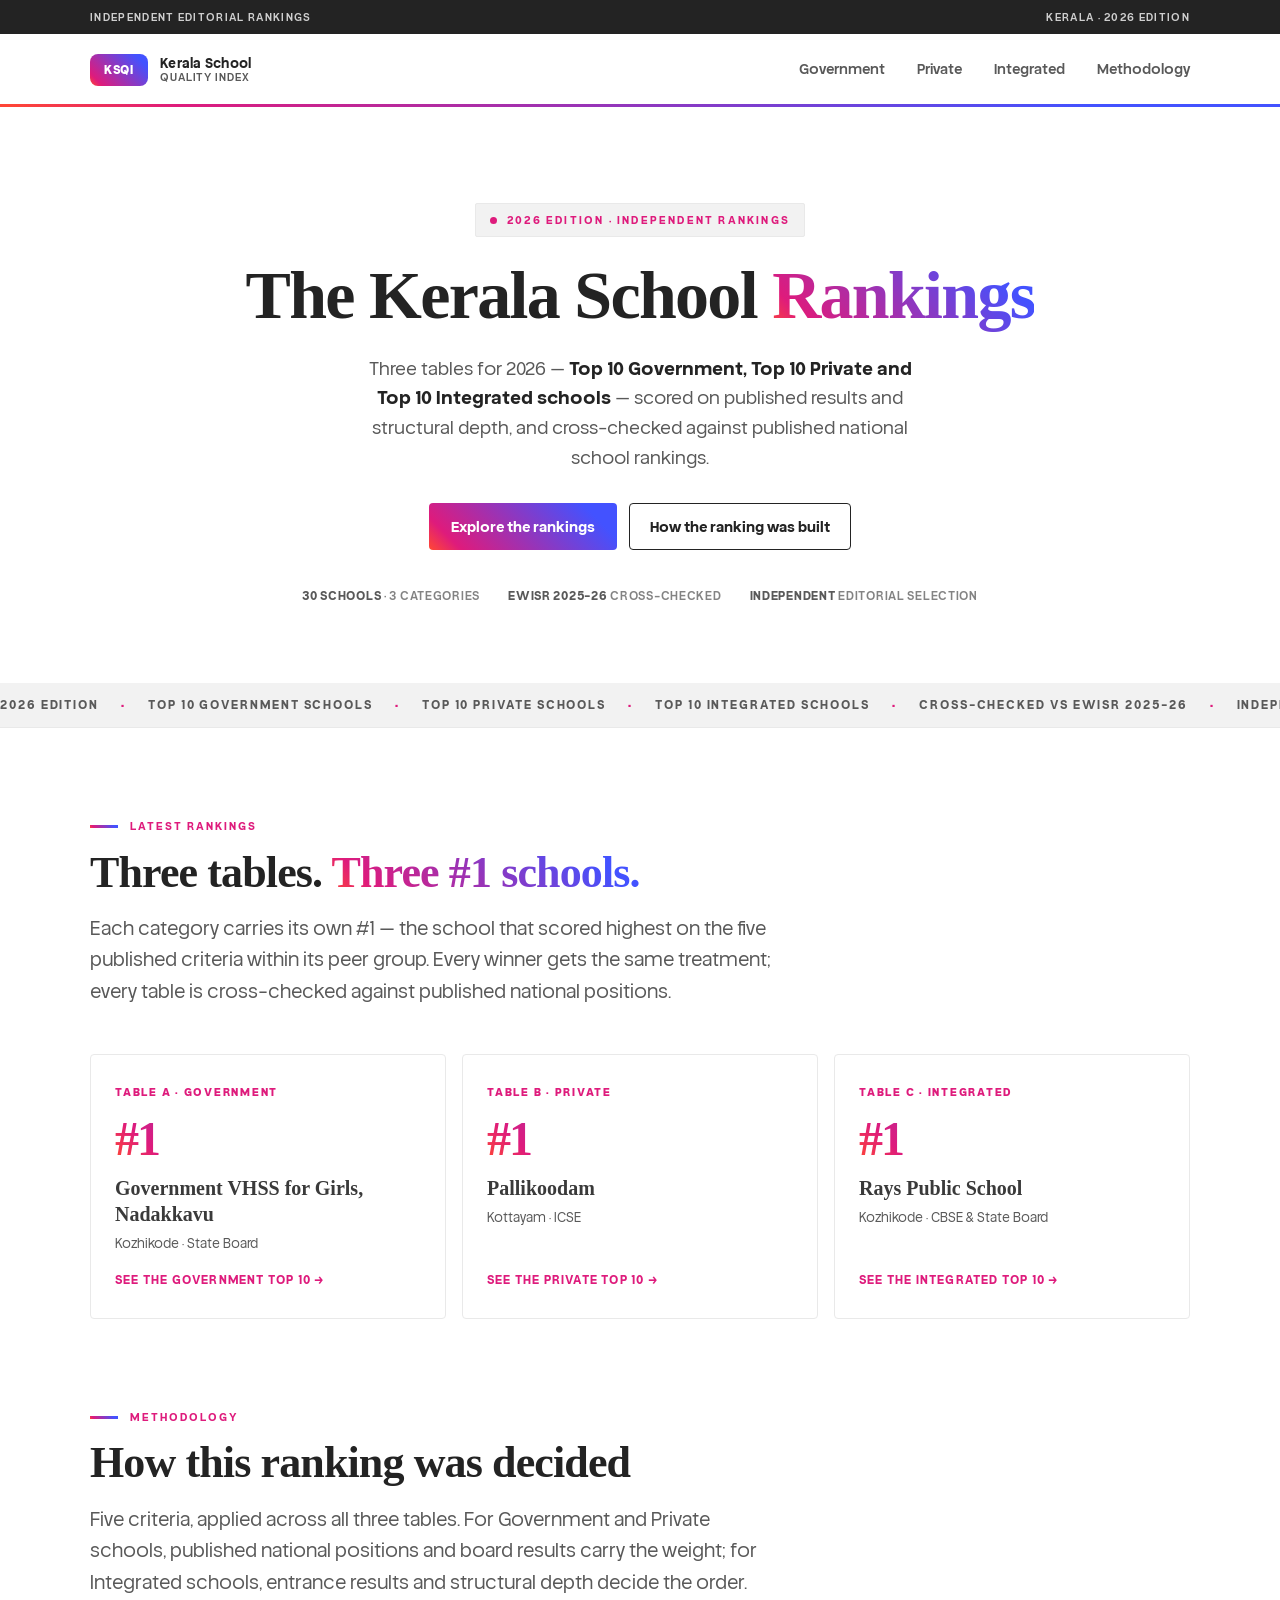
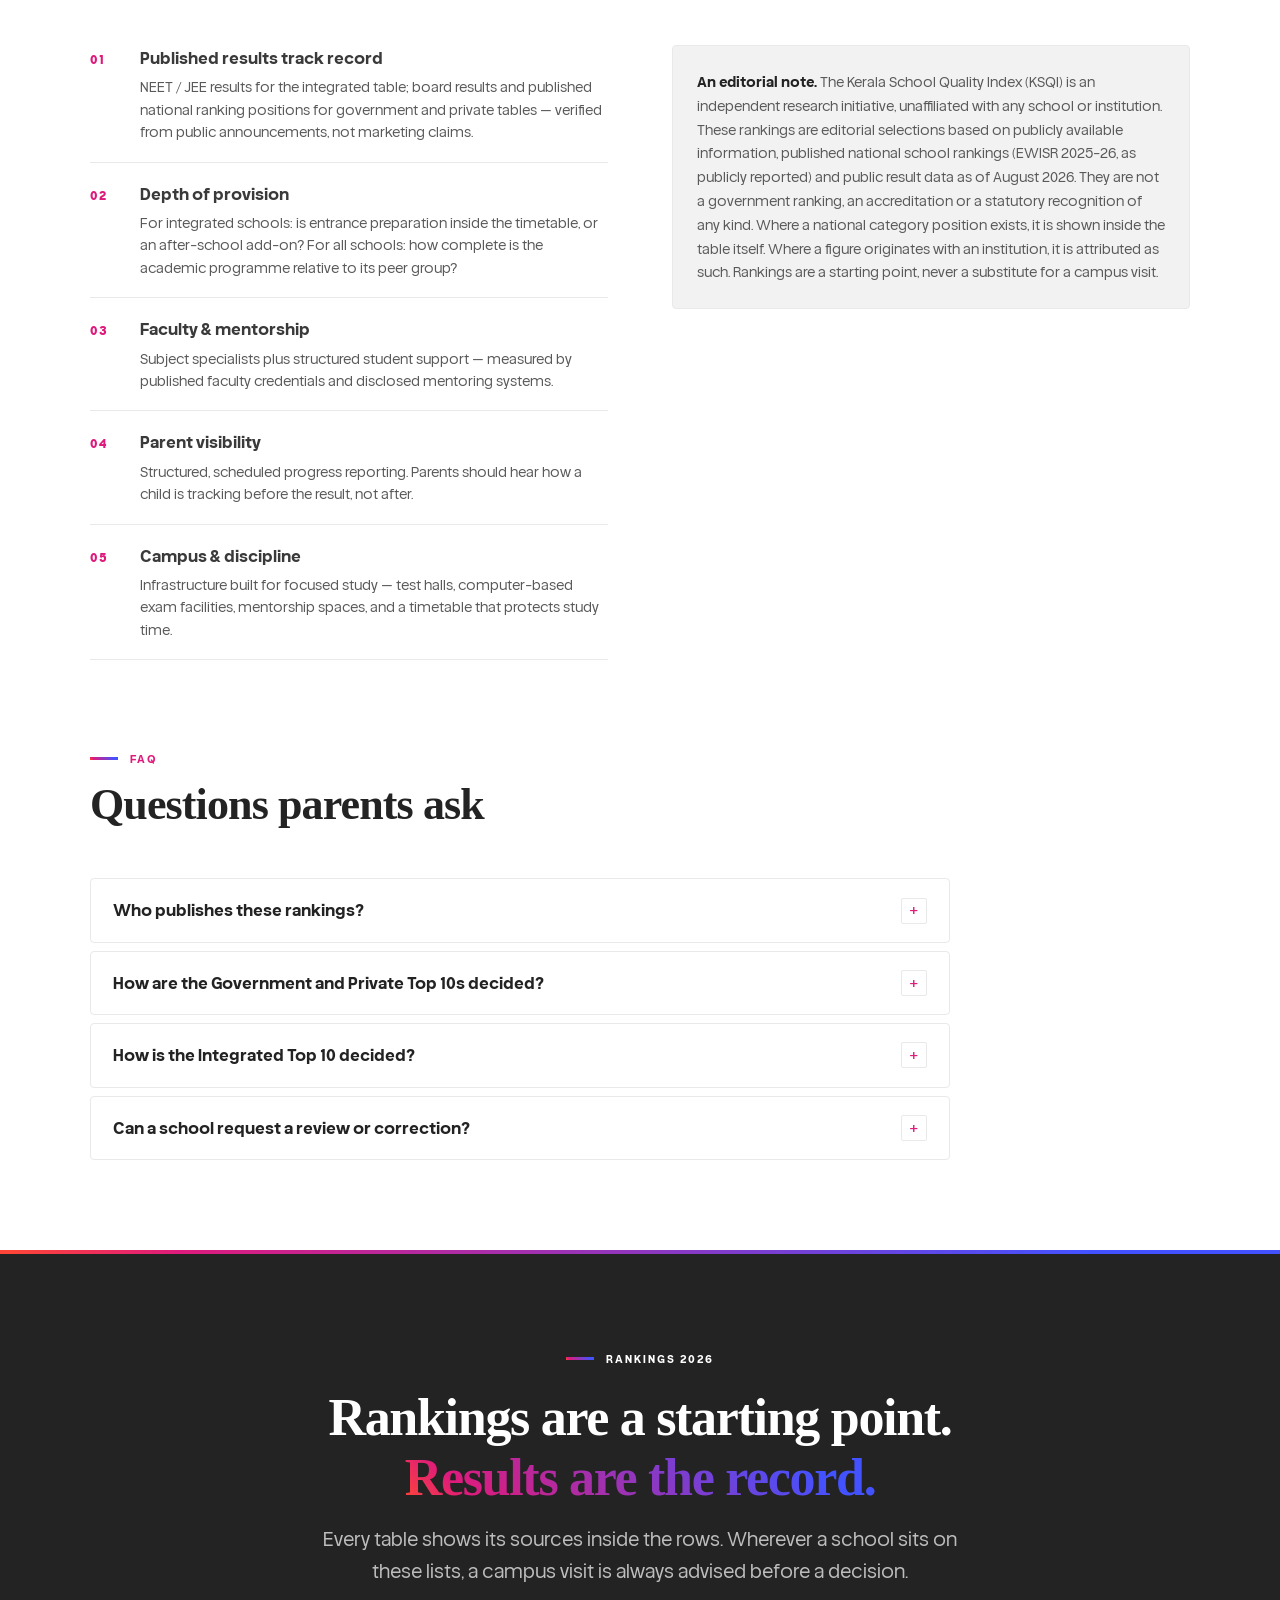
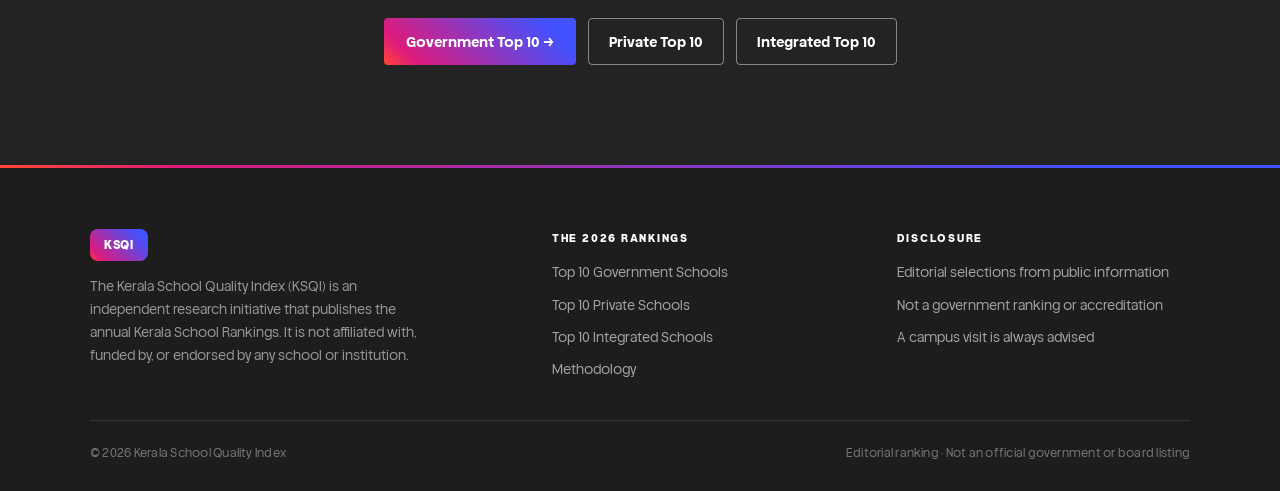
==== commit 794dad12: "Match THE key gradient and campus magenta palette Replace the raspberry/navy accent with Times Highe" ====
--- a/index.html
+++ b/index.html
@@ -8,9 +8,9 @@
 <meta property="og:title" content="The 2026 Kerala School Rankings — Top 10 Government, Private &amp; Integrated Schools | KSQI" />
 <meta property="og:description" content="Independent editorial ranking of Kerala's schools in three tables — Top 10 Government, Top 10 Private and Top 10 Integrated — scored on published results and cross-checked against the EducationWorld India School Rankings 2025-26." />
 <meta property="og:type" content="website" />
-<meta name="theme-color" content="#16161d" />
+<meta name="theme-color" content="#de1b7c" />
 <link rel="icon" href="favicon.svg" type="image/svg+xml" />
-<link rel="stylesheet" href="styles.css" />
+<link rel="stylesheet" href="styles.css?v=the" />
 <script type="application/ld+json">
 {
   "@context": "https://schema.org",
--- a/styles.css
+++ b/styles.css
@@ -11,24 +11,26 @@
 @font-face { font-family:'Helvena'; src:url('fonts/helvena-black.woff2') format('woff2'); font-weight:900; font-style:normal; font-display:swap; }
 
 :root{
+  /* Times Higher Education tokens — campus magenta, key gradient, charcoal type */
   --paper:#ffffff;
-  --paper-2:#f3f4f6;
-  --navy:#16161d;
-  --navy-2:#1e1e28;
-  --ink:#1a1a1f;
-  --text:#22222a;
-  --text-dim:#5c5c66;
-  --text-faint:#8a8a94;
-  --line:#e4e4ea;
-  --line-soft:#ececf1;
-  --accent:#e21b54;
-  --accent-deep:#c41648;
-  --key:linear-gradient(135deg,#e21b54 0%,#ff5c39 100%);
+  --paper-2:#f2f2f2;
+  --navy:#232323;
+  --navy-2:#1d1d1d;
+  --ink:#232323;
+  --text:#3a3a3a;
+  --text-dim:#595959;
+  --text-faint:#838383;
+  --line:#e9e9e9;
+  --line-soft:#f2f2f2;
+  --accent:#de1b7c;
+  --accent-deep:#b01464;
+  --accent-blue:#4352ff;
+  --accent-coral:#fe4537;
+  --key:linear-gradient(225deg,#4352ff 15%,#de1b7c 86%,#fe4537 99%);
   --on-accent:#ffffff;
   --serif:Georgia,'Times New Roman',Times,serif;
   --sans:'Helvena','Helvetica Neue',Arial,sans-serif;
   --ease:cubic-bezier(.22,.61,.36,1);
-  /* aliases so existing markup keeps working */
   --gold:var(--accent);
   --gold-deep:var(--accent-deep);
   --champagne:var(--accent);
@@ -60,10 +62,16 @@
   display:flex;align-items:center;gap:12px;
   font-size:11px;font-weight:700;letter-spacing:.18em;text-transform:uppercase;color:var(--accent);
 }
-.section-label::before{content:"";width:28px;height:2px;background:var(--accent)}
+.section-label::before{content:"";width:28px;height:3px;background:var(--key)}
 h1,h2,h3{text-wrap:balance;letter-spacing:-.02em;line-height:1.15;font-family:var(--serif);font-weight:700;color:var(--ink)}
 .lede{color:var(--text-dim);font-size:clamp(16px,1.5vw,19px);line-height:1.65;font-weight:400;max-width:62ch}
-.gold-text{color:var(--accent);background:none;-webkit-background-clip:unset;background-clip:unset}
+.gold-text{
+  background:var(--key);
+  -webkit-background-clip:text;
+  background-clip:text;
+  color:transparent;
+  -webkit-text-fill-color:transparent;
+}
 
 .reveal{opacity:0;transform:translateY(18px);transition:opacity .6s var(--ease),transform .6s var(--ease)}
 .reveal.in{opacity:1;transform:none}
@@ -77,9 +85,13 @@
 .utility-bar .dot{opacity:.45}
 .masthead{
   position:sticky;top:0;z-index:100;
-  background:rgba(255,255,255,.94);
+  background:rgba(255,255,255,.96);
   backdrop-filter:blur(12px);-webkit-backdrop-filter:blur(12px);
   border-bottom:1px solid var(--line);
+}
+.masthead::after{
+  content:"";position:absolute;left:0;right:0;bottom:-1px;height:3px;
+  background:var(--key);
 }
 .masthead-inner{display:flex;align-items:center;justify-content:space-between;height:72px;gap:20px}
 .brand{display:flex;align-items:center;gap:12px;min-width:0}
@@ -107,40 +119,40 @@
 
 .cta-btn{
   display:inline-flex;align-items:center;gap:8px;
-  background:var(--accent);color:#fff;
+  background:var(--key);color:#fff;
   font-family:var(--sans);font-weight:700;font-size:14px;letter-spacing:0;
   padding:12px 22px;border-radius:4px;border:0;
-  transition:background .2s var(--ease),transform .2s var(--ease);
+  transition:filter .2s var(--ease),transform .2s var(--ease);
   white-space:nowrap;
 }
-.cta-btn:hover{background:var(--accent-deep)}
+.cta-btn:hover{filter:brightness(1.08)}
 .cta-btn:active{transform:scale(.98)}
 
 /* ═══ Hero ═══ */
-.hero{position:relative;padding:clamp(56px,8vw,96px) 0 clamp(48px,6vw,80px);overflow:hidden;background:var(--navy);color:#fff}
+.hero{position:relative;padding:clamp(56px,8vw,96px) 0 clamp(48px,6vw,80px);overflow:hidden;background:var(--paper);color:var(--ink)}
 .hero-bg{display:none}
 .hero-copy .edition{
   display:inline-flex;align-items:center;gap:10px;
-  font-size:11px;font-weight:700;letter-spacing:.2em;text-transform:uppercase;color:rgba(255,255,255,.72);
-  border:1px solid rgba(255,255,255,.18);border-radius:2px;padding:7px 14px;margin-bottom:22px;
-  background:transparent;
+  font-size:11px;font-weight:700;letter-spacing:.2em;text-transform:uppercase;color:var(--accent);
+  border:1px solid var(--line);border-radius:2px;padding:7px 14px;margin-bottom:22px;
+  background:var(--paper-2);
 }
 .hero-copy .edition::before{content:"";width:7px;height:7px;border-radius:50%;background:var(--accent)}
-.hero h1{font-size:clamp(36px,5.6vw,68px);font-weight:700;letter-spacing:-.025em;line-height:1.08;margin-bottom:20px;color:#fff}
-.hero h1 .gold-text{display:inline;color:#fff;box-shadow:inset 0 -.12em 0 var(--accent)}
-.hero-sub{color:rgba(255,255,255,.72);font-size:clamp(16px,1.5vw,18px);line-height:1.65;max-width:58ch;margin-bottom:32px}
-.hero-sub strong{color:#fff;font-weight:700}
+.hero h1{font-size:clamp(36px,5.6vw,68px);font-weight:700;letter-spacing:-.025em;line-height:1.08;margin-bottom:20px;color:var(--ink)}
+.hero h1 .gold-text{display:inline}
+.hero-sub{color:var(--text-dim);font-size:clamp(16px,1.5vw,18px);line-height:1.65;max-width:58ch;margin-bottom:32px}
+.hero-sub strong{color:var(--ink);font-weight:700}
 .hero-actions{display:flex;flex-wrap:wrap;gap:12px;align-items:center}
 .btn-ghost{
   display:inline-flex;align-items:center;gap:8px;
-  border:1px solid rgba(255,255,255,.35);color:#fff;
+  border:1px solid var(--ink);color:var(--ink);
   font-weight:700;font-size:14px;
   padding:11px 20px;border-radius:4px;background:transparent;
-  transition:background .2s var(--ease),border-color .2s var(--ease);
-}
-.btn-ghost:hover{background:rgba(255,255,255,.08);border-color:#fff}
-.hero-meta{margin-top:36px;display:flex;flex-wrap:wrap;gap:8px 28px;font-size:12px;letter-spacing:.06em;text-transform:uppercase;color:rgba(255,255,255,.5);font-weight:600}
-.hero-meta b{color:rgba(255,255,255,.85);font-weight:700}
+  transition:background .2s var(--ease),border-color .2s var(--ease),color .2s var(--ease);
+}
+.btn-ghost:hover{background:var(--paper-2);border-color:var(--accent);color:var(--accent)}
+.hero-meta{margin-top:36px;display:flex;flex-wrap:wrap;gap:8px 28px;font-size:12px;letter-spacing:.06em;text-transform:uppercase;color:var(--text-faint);font-weight:600}
+.hero-meta b{color:var(--text-dim);font-weight:700}
 
 .hero-visual{position:relative}
 .frame{position:relative;border-radius:4px;overflow:hidden;border:1px solid var(--line)}
@@ -217,12 +229,12 @@
   display:flex;align-items:center;justify-content:space-between;gap:16px;flex-wrap:wrap;
   padding:18px clamp(22px,4vw,40px);border-bottom:1px solid var(--line);background:var(--paper-2);
 }
-.rank-badge{display:inline-flex;align-items:center;gap:8px;font-size:11px;font-weight:800;letter-spacing:.16em;text-transform:uppercase;color:#fff;background:var(--accent);padding:7px 12px;border-radius:2px}
+.rank-badge{display:inline-flex;align-items:center;gap:8px;font-size:11px;font-weight:800;letter-spacing:.16em;text-transform:uppercase;color:#fff;background:var(--key);padding:7px 12px;border-radius:2px}
 .rank-badge .star{color:#fff}
 .rank-edition{font-size:11px;font-weight:700;letter-spacing:.14em;text-transform:uppercase;color:var(--text-faint)}
 .rank-body{display:grid;grid-template-columns:1.15fr .85fr;gap:clamp(28px,5vw,56px);padding:clamp(28px,5vw,48px)}
 .rank-left .rank-no{display:flex;align-items:baseline;gap:14px;margin-bottom:16px}
-.rank-no .big{font-family:var(--serif);font-size:clamp(64px,8vw,96px);font-weight:700;letter-spacing:-.04em;line-height:.85;color:var(--accent);-webkit-text-stroke:0}
+.rank-no .big{font-family:var(--serif);font-size:clamp(64px,8vw,96px);font-weight:700;letter-spacing:-.04em;line-height:.85;background:var(--key);-webkit-background-clip:text;background-clip:text;color:transparent;-webkit-text-fill-color:transparent;-webkit-text-stroke:0}
 .rank-no .of{font-size:12px;font-weight:800;letter-spacing:.16em;text-transform:uppercase;color:var(--text-faint)}
 .rank-left h3{font-size:clamp(26px,3.4vw,40px);margin-bottom:8px}
 .rank-meta{display:flex;flex-wrap:wrap;gap:8px;margin-bottom:20px}
@@ -327,11 +339,11 @@
 .cmp thead th{font-size:11px;font-weight:800;letter-spacing:.12em;text-transform:uppercase;background:var(--navy);color:rgba(255,255,255,.75)}
 .cmp thead th:first-child{color:rgba(255,255,255,.55)}
 .cmp thead th:nth-child(2){color:rgba(255,255,255,.75)}
-.cmp thead th:last-child{color:#fff;background:var(--accent)}
+.cmp thead th:last-child{color:#fff;background:var(--key)}
 .cmp tbody tr:last-child td{border-bottom:none}
 .cmp td:first-child{color:var(--ink);font-weight:600;font-size:13.5px}
 .cmp td:nth-child(2){color:var(--text-faint);font-size:13.5px}
-.cmp td:last-child{color:var(--text-dim);font-size:13.5px;background:#fff8f9}
+.cmp td:last-child{color:var(--text-dim);font-size:13.5px;background:#fdf2f8}
 .cmp td b{color:var(--ink);font-weight:700}
 
 .faq-list{display:flex;flex-direction:column;gap:8px;max-width:860px}
@@ -352,19 +364,21 @@
   position:relative;text-align:center;padding:clamp(64px,9vw,100px) 0;overflow:hidden;
   background:var(--navy);color:#fff;
 }
-.cta-band::before{display:none}
+.cta-band::before{content:"";position:absolute;left:0;right:0;top:0;height:4px;background:var(--key)}
 .cta-band h2{font-size:clamp(30px,4.6vw,52px);letter-spacing:-.025em;margin-bottom:16px;color:#fff}
-.cta-band .gold-text{color:#fff;box-shadow:inset 0 -.12em 0 var(--accent)}
+.cta-band .gold-text{background:var(--key);-webkit-background-clip:text;background-clip:text;color:transparent;-webkit-text-fill-color:transparent;box-shadow:none}
 .cta-band .lede{margin:0 auto 32px;color:rgba(255,255,255,.7)}
-.cta-band .section-label{justify-content:center;color:rgba(255,255,255,.65)}
-.cta-band .section-label::before{background:var(--accent)}
+.cta-band .section-label{justify-content:center;color:#fff}
+.cta-band .section-label::before{background:var(--key)}
 .cta-actions{display:flex;justify-content:center;flex-wrap:wrap;gap:12px}
-.cta-band .btn-ghost{border-color:rgba(255,255,255,.35);color:#fff}
+.cta-band .btn-ghost{border-color:rgba(255,255,255,.45);color:#fff}
+.cta-band .btn-ghost:hover{background:rgba(255,255,255,.08);border-color:#fff;color:#fff}
 .cta-contact{margin-top:32px;font-size:13px;color:rgba(255,255,255,.55);letter-spacing:.02em}
 .cta-contact a{color:#fff;font-weight:700;border-bottom:1px solid rgba(255,255,255,.35)}
-.cta-contact a:hover{color:#ffd0dc}
-
-.footer{border-top:0;background:var(--navy-2);padding:clamp(40px,6vw,64px) 0 28px;color:rgba(255,255,255,.7)}
+.cta-contact a:hover{color:#fe4537}
+
+.footer{border-top:0;background:var(--navy-2);padding:clamp(40px,6vw,64px) 0 28px;color:rgba(255,255,255,.7);position:relative}
+.footer::before{content:"";position:absolute;left:0;right:0;top:0;height:3px;background:var(--key)}
 .footer-grid{display:grid;grid-template-columns:1.4fr 1fr 1fr;gap:clamp(28px,4vw,60px);margin-bottom:40px}
 .footer .brand-tile{margin-bottom:14px}
 .footer p{font-size:13.5px;color:rgba(255,255,255,.55);line-height:1.7;max-width:42ch}
@@ -385,7 +399,7 @@
 }
 a.winner-card:hover{border-color:var(--ink);box-shadow:0 12px 28px rgba(22,22,29,.08)}
 .winner-card .wcat{font-size:11px;font-weight:800;letter-spacing:.16em;text-transform:uppercase;color:var(--accent);margin-bottom:16px}
-.winner-card .wnum{font-family:var(--serif);font-size:48px;font-weight:700;letter-spacing:-.04em;line-height:.9;color:var(--ink);-webkit-text-stroke:0;margin-bottom:14px}
+.winner-card .wnum{font-family:var(--serif);font-size:48px;font-weight:700;letter-spacing:-.04em;line-height:.9;background:var(--key);-webkit-background-clip:text;background-clip:text;color:transparent;-webkit-text-fill-color:transparent;-webkit-text-stroke:0;margin-bottom:14px}
 .winner-card .wname{font-size:20px;font-weight:700;line-height:1.3;margin-bottom:6px;font-family:var(--serif)}
 .winner-card .wcity{font-size:13px;color:var(--text-dim);margin-bottom:16px}
 .winner-card .wgo{font-size:12px;font-weight:700;letter-spacing:.1em;text-transform:uppercase;color:var(--accent);margin-top:auto}
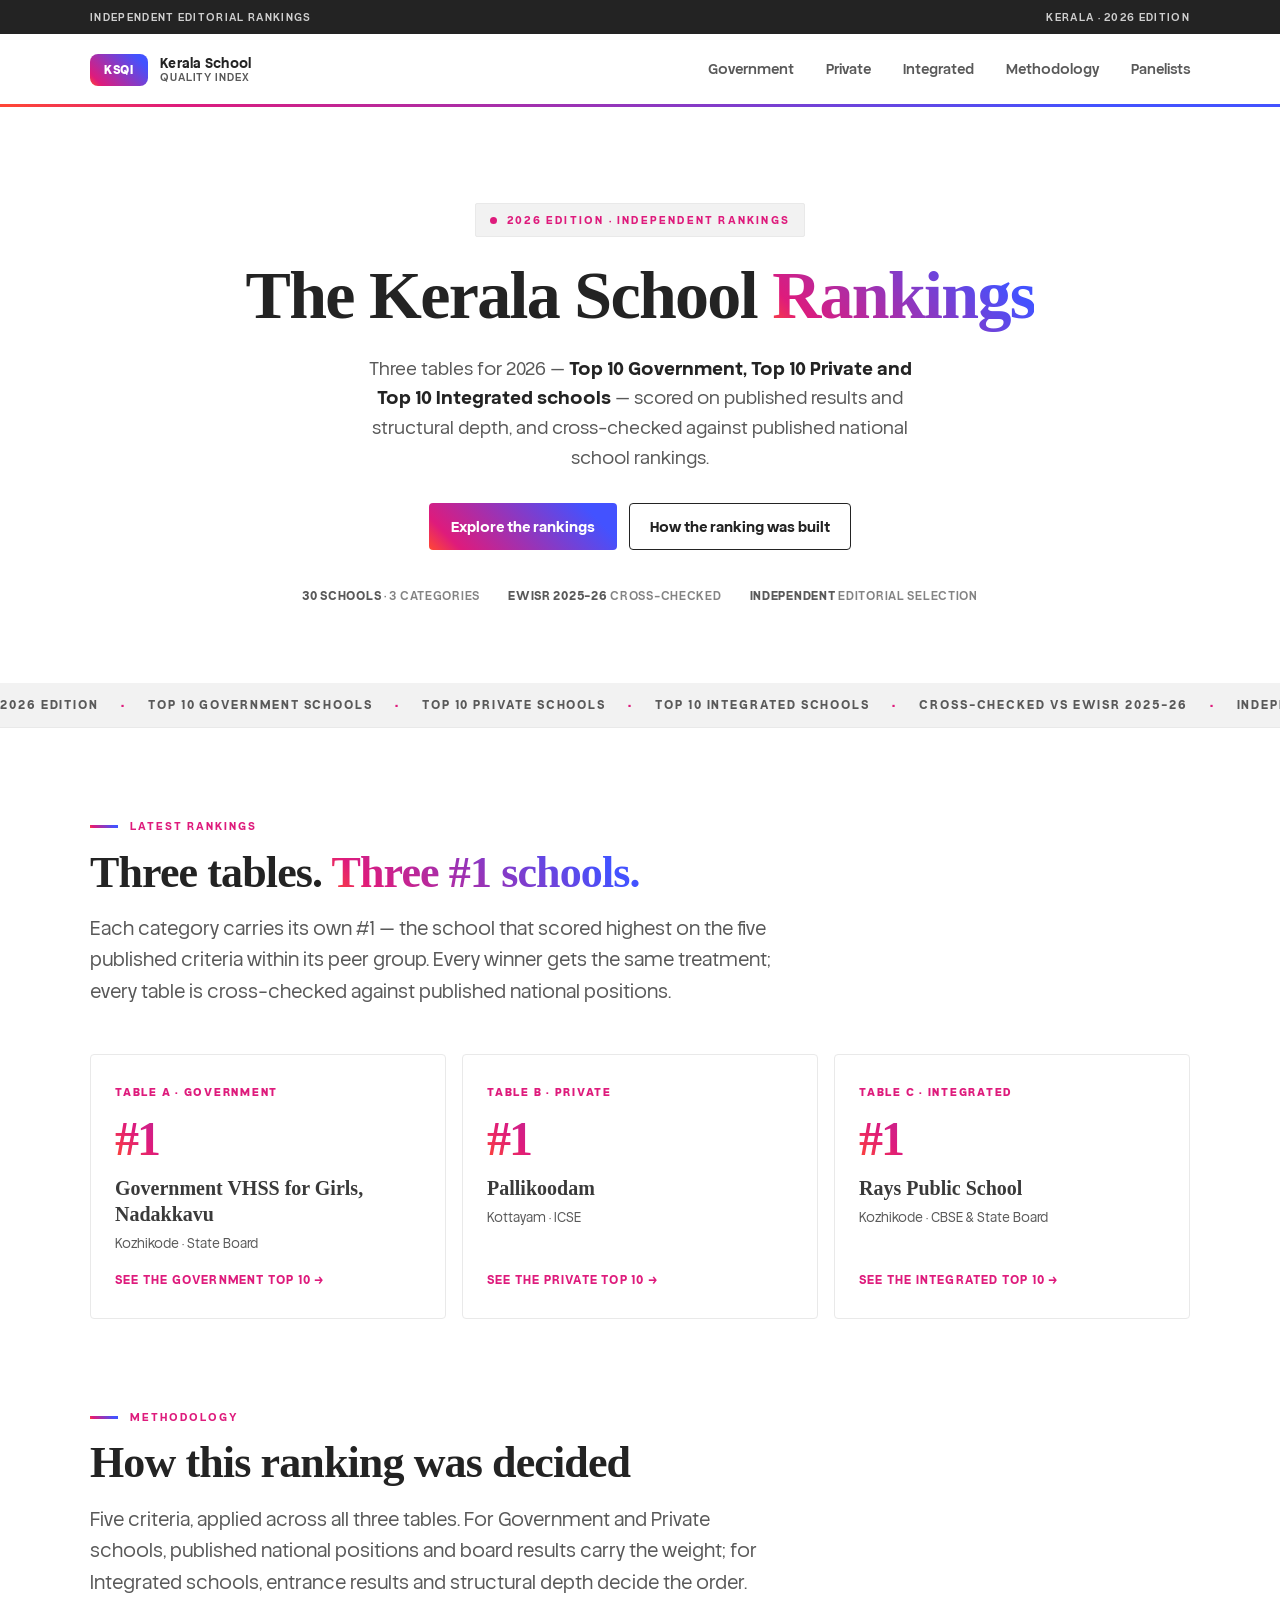
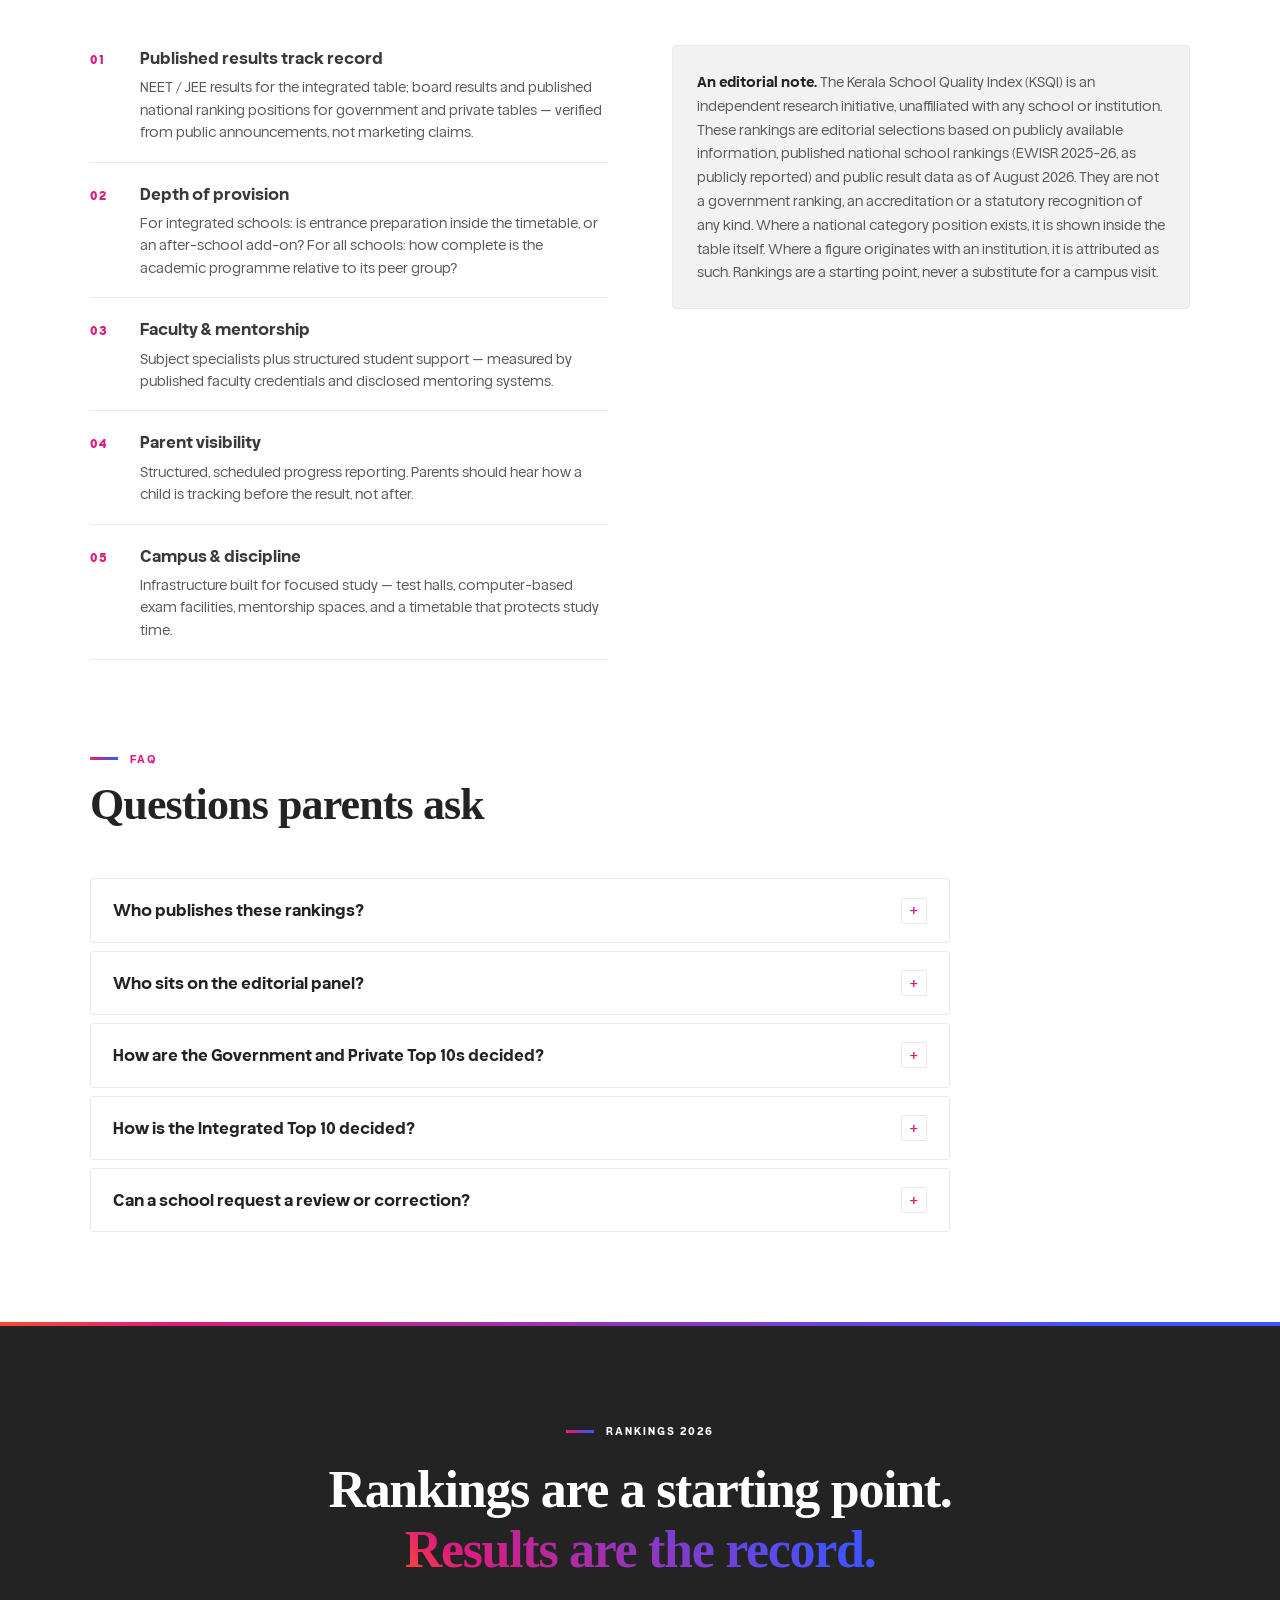
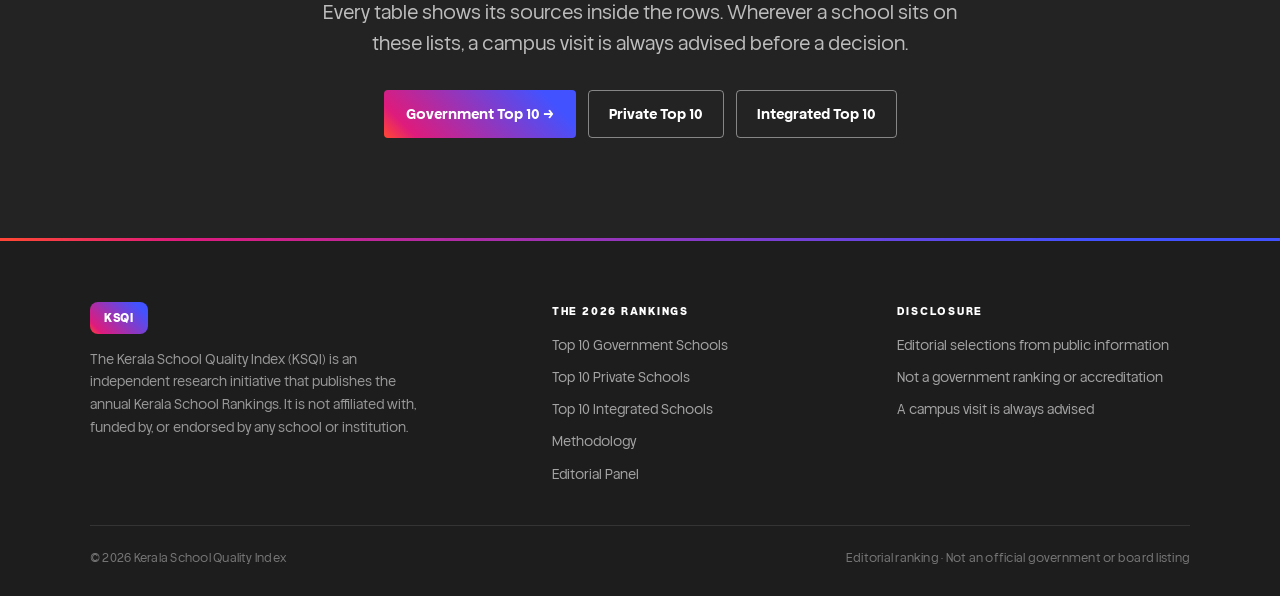
==== commit ecc16766: "Add an independent editorial panelists page Introduce a dedicated Panelists page with public credent" ====
--- a/index.html
+++ b/index.html
@@ -10,7 +10,7 @@
 <meta property="og:type" content="website" />
 <meta name="theme-color" content="#de1b7c" />
 <link rel="icon" href="favicon.svg" type="image/svg+xml" />
-<link rel="stylesheet" href="styles.css?v=the" />
+<link rel="stylesheet" href="styles.css?v=panel1" />
 <script type="application/ld+json">
 {
   "@context": "https://schema.org",
@@ -40,6 +40,7 @@
       <a href="private.html">Private</a>
       <a href="integrated.html">Integrated</a>
       <a href="index.html#methodology">Methodology</a>
+      <a href="panelists.html">Panelists</a>
     </nav>
   </div>
 </header>
@@ -139,7 +140,11 @@
     <div class="faq-list reveal">
       <details class="faq">
         <summary>Who publishes these rankings? <span class="plus">+</span></summary>
-        <div class="ans">The Kerala School Quality Index (KSQI) — an <b>independent research initiative</b>. KSQI is not affiliated with, funded by, or endorsed by any school or institution, and these tables are not a government ranking, accreditation or statutory recognition.</div>
+        <div class="ans">The Kerala School Quality Index (KSQI) — an <b>independent research initiative</b>. KSQI is not affiliated with, funded by, or endorsed by any school or institution, and these tables are not a government ranking, accreditation or statutory recognition. The <a href="panelists.html">editorial panel</a> reviews the tables against published evidence.</div>
+      </details>
+      <details class="faq">
+        <summary>Who sits on the editorial panel? <span class="plus">+</span></summary>
+        <div class="ans">Operators, researchers and educators listed, with their current roles and training, on the <a href="panelists.html">Panelists page</a>. They serve in a personal capacity. None of them represents a school on these lists.</div>
       </details>
       <details class="faq">
         <summary>How are the Government and Private Top 10s decided? <span class="plus">+</span></summary>
@@ -188,6 +193,7 @@
           <li><a href="private.html">Top 10 Private Schools</a></li>
           <li><a href="integrated.html">Top 10 Integrated Schools</a></li>
           <li><a href="index.html#methodology">Methodology</a></li>
+          <li><a href="panelists.html">Editorial Panel</a></li>
         </ul>
       </div>
       <div>
@@ -207,6 +213,7 @@
 </footer>
 <script>
 (function(){
+  document.documentElement.classList.add('js');
   var io = new IntersectionObserver(function(entries){
     entries.forEach(function(e){
       if(e.isIntersecting){ e.target.classList.add('in'); io.unobserve(e.target); }
--- a/styles.css
+++ b/styles.css
@@ -73,8 +73,9 @@
   -webkit-text-fill-color:transparent;
 }
 
-.reveal{opacity:0;transform:translateY(18px);transition:opacity .6s var(--ease),transform .6s var(--ease)}
-.reveal.in{opacity:1;transform:none}
+.reveal{opacity:1;transform:none}
+.js .reveal{opacity:0;transform:translateY(18px);transition:opacity .6s var(--ease),transform .6s var(--ease)}
+.js .reveal.in{opacity:1;transform:none}
 
 /* ═══ Utility bar + masthead ═══ */
 .utility-bar{
@@ -403,16 +404,58 @@
 .winner-card .wname{font-size:20px;font-weight:700;line-height:1.3;margin-bottom:6px;font-family:var(--serif)}
 .winner-card .wcity{font-size:13px;color:var(--text-dim);margin-bottom:16px}
 .winner-card .wgo{font-size:12px;font-weight:700;letter-spacing:.1em;text-transform:uppercase;color:var(--accent);margin-top:auto}
-.page-head{padding:clamp(40px,6vw,72px) 0 clamp(20px,3vw,36px);background:var(--paper);border-bottom:1px solid var(--line)}
+.page-head{padding:clamp(48px,7vw,88px) 0 clamp(36px,5vw,56px);background:var(--paper);border-bottom:1px solid var(--line);position:relative}
+.page-head::after{content:"";position:absolute;left:0;right:0;bottom:-1px;height:4px;background:var(--key)}
+.page-head .section-head h2,
+.page-hero h1{font-size:clamp(34px,5vw,60px);font-weight:700;margin:16px 0 18px;font-family:var(--serif)}
+.page-hero{text-align:left;padding:clamp(48px,7vw,80px) 0 clamp(40px,5vw,64px);border-bottom:1px solid var(--line);position:relative}
+.page-hero::after{content:"";position:absolute;left:0;right:0;bottom:-1px;height:4px;background:var(--key)}
+.page-hero .hero-copy{max-width:820px;margin:0}
+.page-hero .hero-sub{margin-left:0;max-width:62ch}
 .crumb{font-size:12px;font-weight:600;letter-spacing:.08em;text-transform:uppercase;color:var(--text-faint);margin-bottom:16px}
 .crumb a{color:var(--accent)}
 .topper .btn-ghost{border-color:var(--line);color:var(--ink)}
 .topper .btn-ghost:hover{background:#fff;border-color:var(--ink)}
 
+/* ═══ Editorial panel ═══ */
+.panel-intro{
+  display:grid;grid-template-columns:1fr 1fr;gap:clamp(24px,5vw,56px);
+  align-items:end;margin-bottom:clamp(28px,5vw,48px);
+}
+.panel-intro h2{font-size:clamp(26px,3.4vw,40px);margin-top:12px}
+.panel-intro .lede{margin:0;max-width:none}
+.panel-intro .lede a{color:var(--accent);border-bottom:1px solid var(--accent)}
+.panel-grid{display:grid;grid-template-columns:1fr 1fr;gap:16px}
+.panel-card{
+  display:flex;gap:22px;align-items:flex-start;
+  border:1px solid var(--line);border-radius:4px;background:var(--paper);
+  padding:clamp(22px,3vw,32px);
+  transition:border-color .2s var(--ease);
+}
+.panel-card:hover{border-color:var(--ink)}
+.panel-avatar{
+  flex-shrink:0;width:64px;height:64px;border-radius:4px;
+  display:flex;align-items:center;justify-content:center;
+  background:var(--key);color:#fff;
+  font-family:var(--serif);font-size:20px;font-weight:700;letter-spacing:-.02em;
+}
+.panel-body{min-width:0}
+.panel-body h3{font-size:clamp(22px,2.2vw,28px);margin-bottom:6px}
+.panel-role{font-size:13.5px;font-weight:700;color:var(--accent);margin-bottom:12px;line-height:1.4}
+.panel-body p{font-size:15px;color:var(--text-dim);line-height:1.68;margin-bottom:16px}
+.panel-body p strong{color:var(--ink);font-weight:700}
+.panel-body p em{font-style:italic}
+.panel-link{
+  display:inline-flex;font-size:12px;font-weight:700;letter-spacing:.1em;
+  text-transform:uppercase;color:var(--accent);
+}
+.panel-link:hover{border-bottom:1px solid var(--accent)}
+.panel-note{margin-top:clamp(28px,4vw,44px);max-width:78ch}
+
 @media (max-width:1024px){
   .hero-grid{grid-template-columns:1fr}
   .hero-visual{max-width:620px;margin:10px auto 0}
-  .two-col,.method-wrap,.spot-grid,.admit{grid-template-columns:1fr}
+  .two-col,.method-wrap,.spot-grid,.admit,.panel-intro,.panel-grid{grid-template-columns:1fr}
   .rank-body{grid-template-columns:1fr}
   .rank-no .big{font-size:clamp(56px,12vw,84px)}
   .steps{grid-template-columns:1fr}
@@ -427,6 +470,7 @@
 }
 @media (max-width:1200px){
   .brand-name{white-space:normal;max-width:220px;line-height:1.3}
+  .masthead-nav{gap:16px;font-size:13px}
 }
 @media (max-width:800px){
   .nav-toggle{display:inline-flex}
@@ -440,6 +484,7 @@
   .masthead-nav a.is-active{border-bottom-color:var(--line);color:var(--accent)}
 }
 @media (max-width:640px){
+  .panel-card{flex-direction:column;gap:16px}
   .cat-nav{grid-template-columns:1fr}
   .brand-name{font-size:12px;max-width:140px}
   .toppers{grid-template-columns:1fr 1fr}
@@ -453,5 +498,5 @@
 @media (prefers-reduced-motion:reduce){
   *,*::before,*::after{animation-duration:.01ms !important;animation-iteration-count:1 !important;transition-duration:.01ms !important}
   html{scroll-behavior:auto}
-  .reveal{opacity:1;transform:none}
-}
+  .js .reveal,.reveal{opacity:1;transform:none}
+}
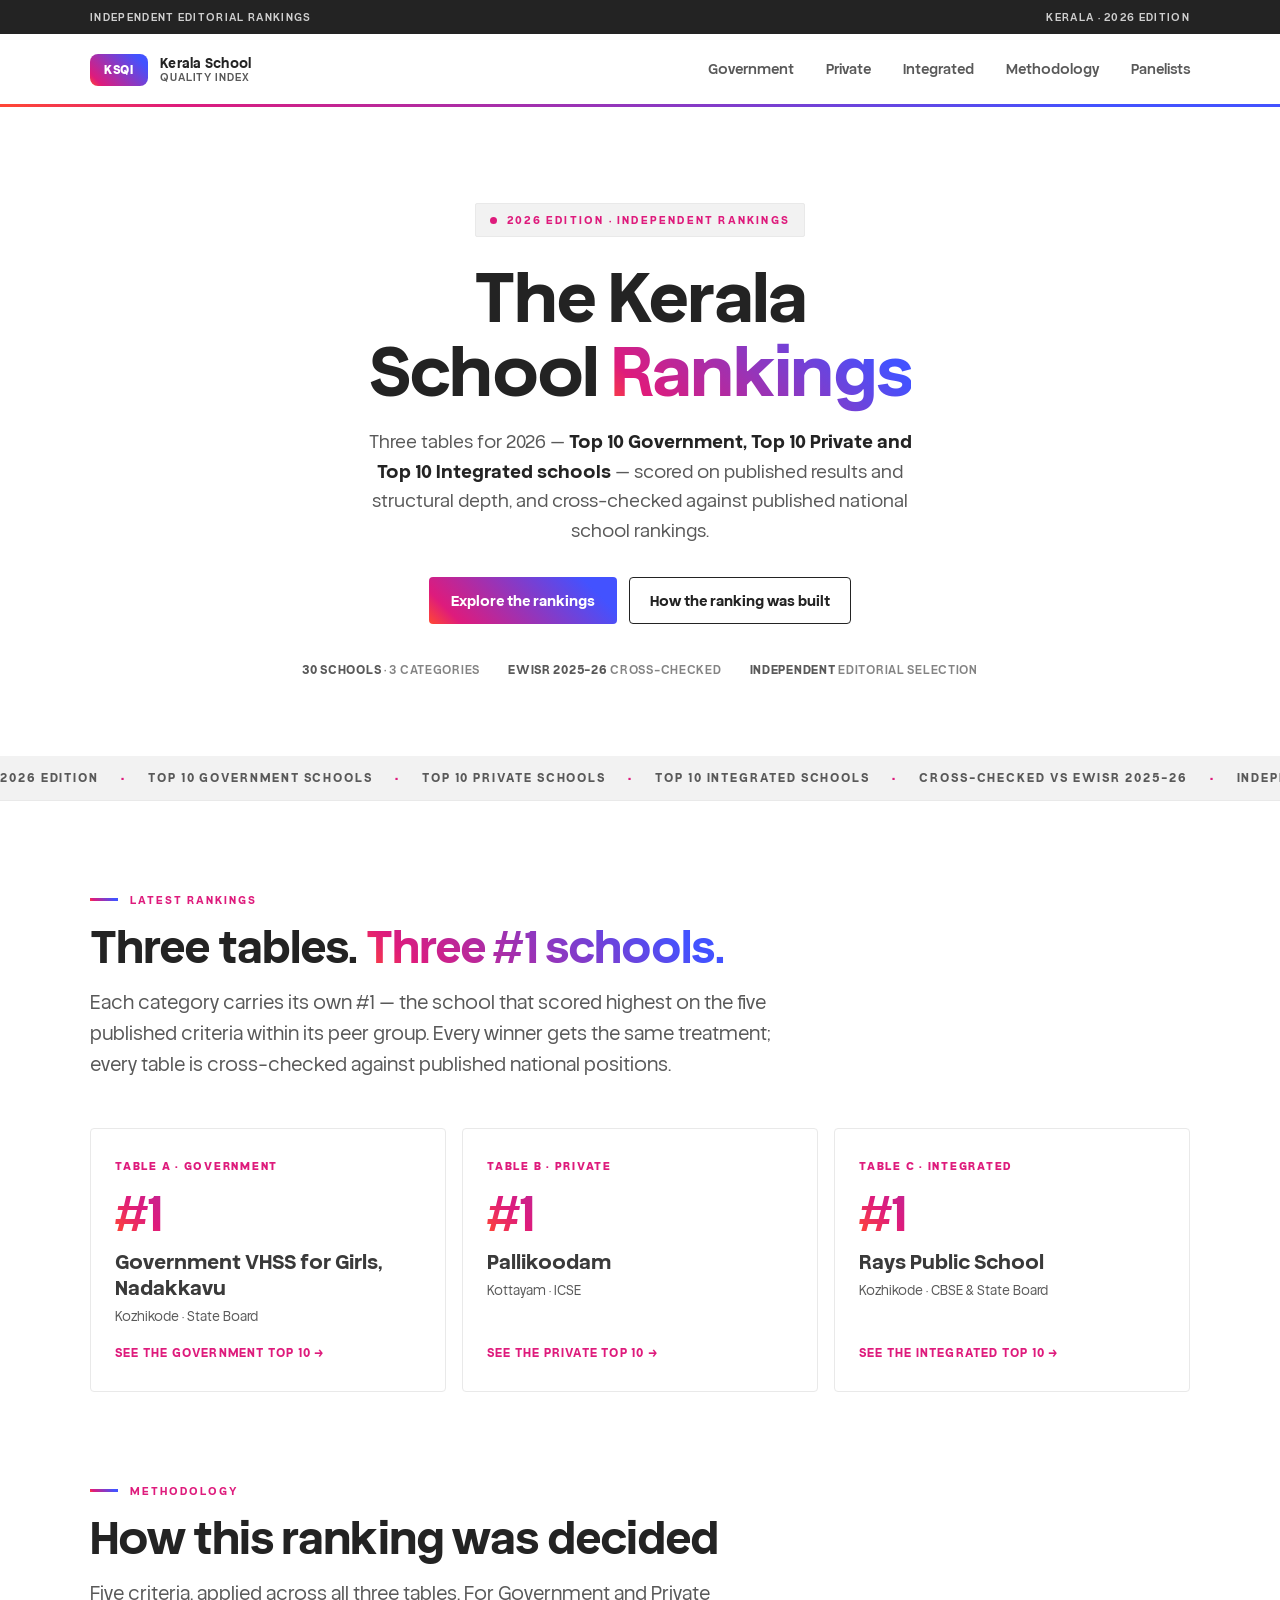
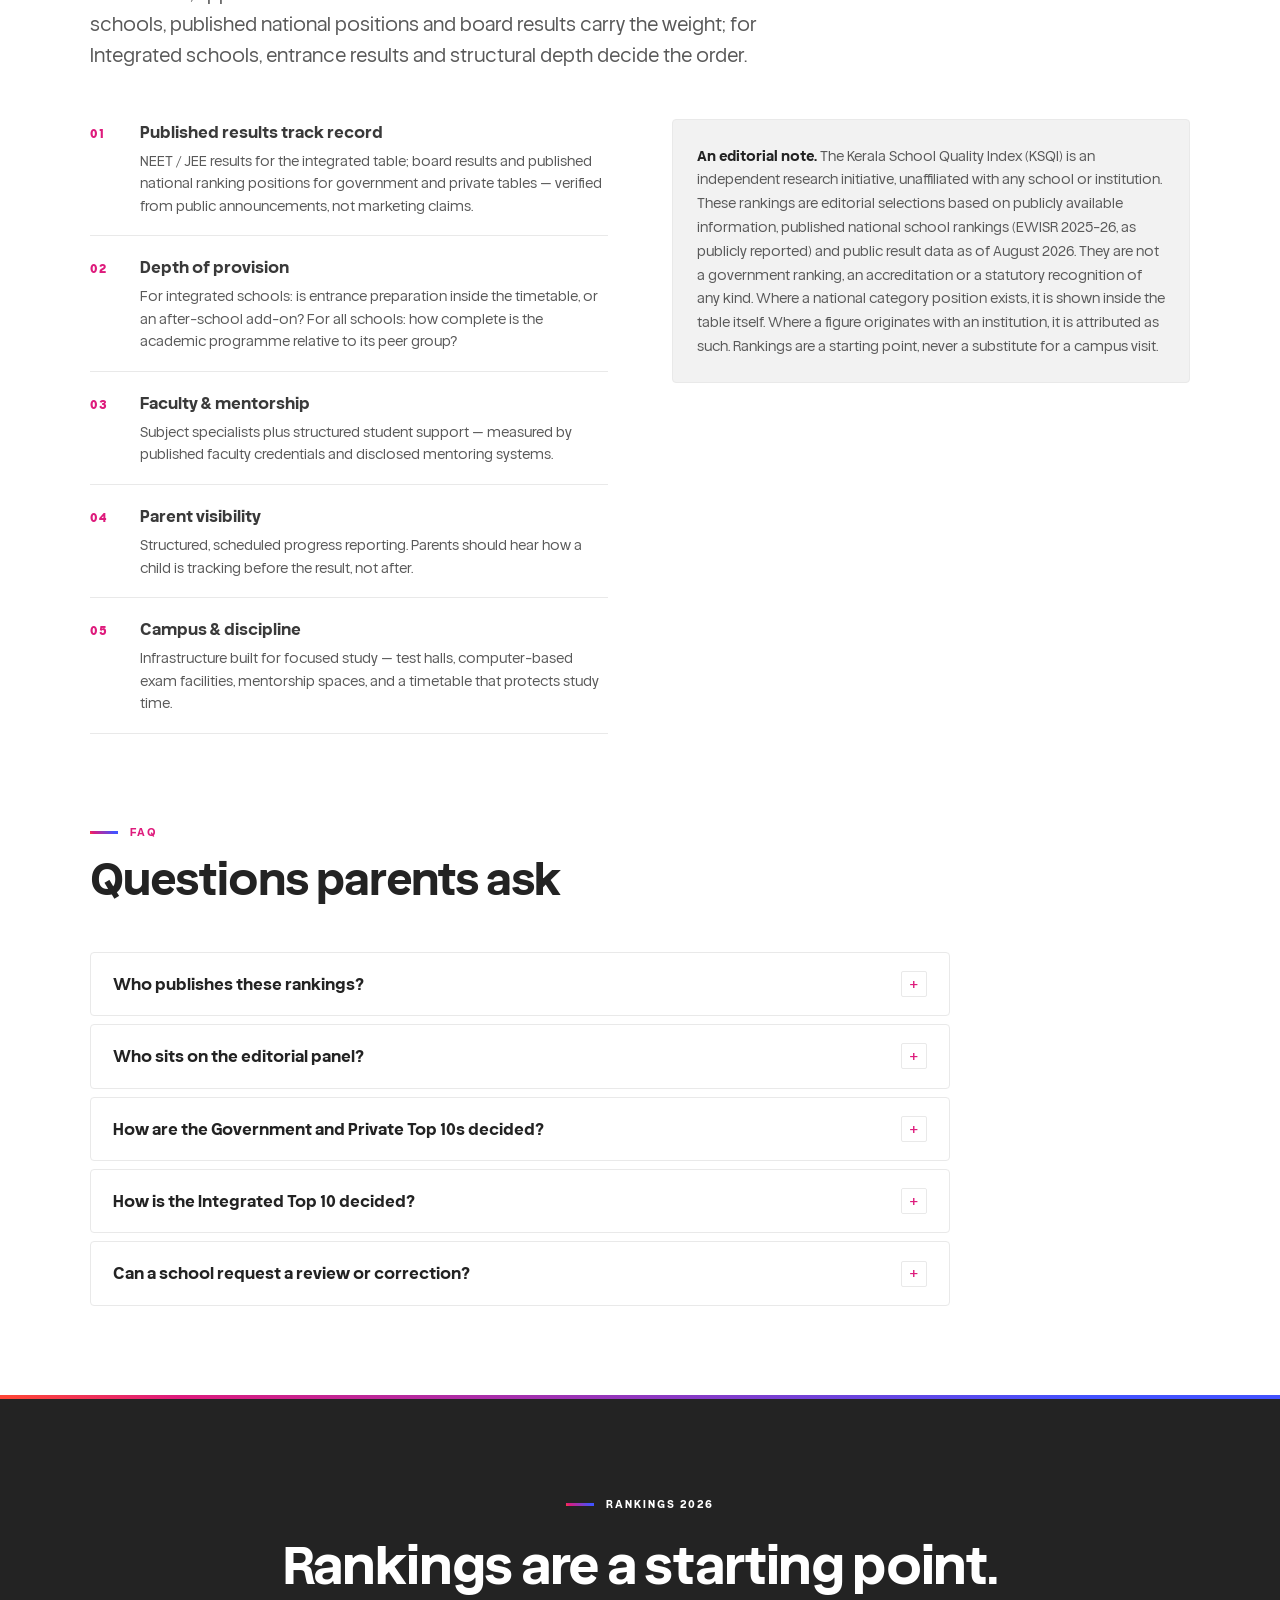
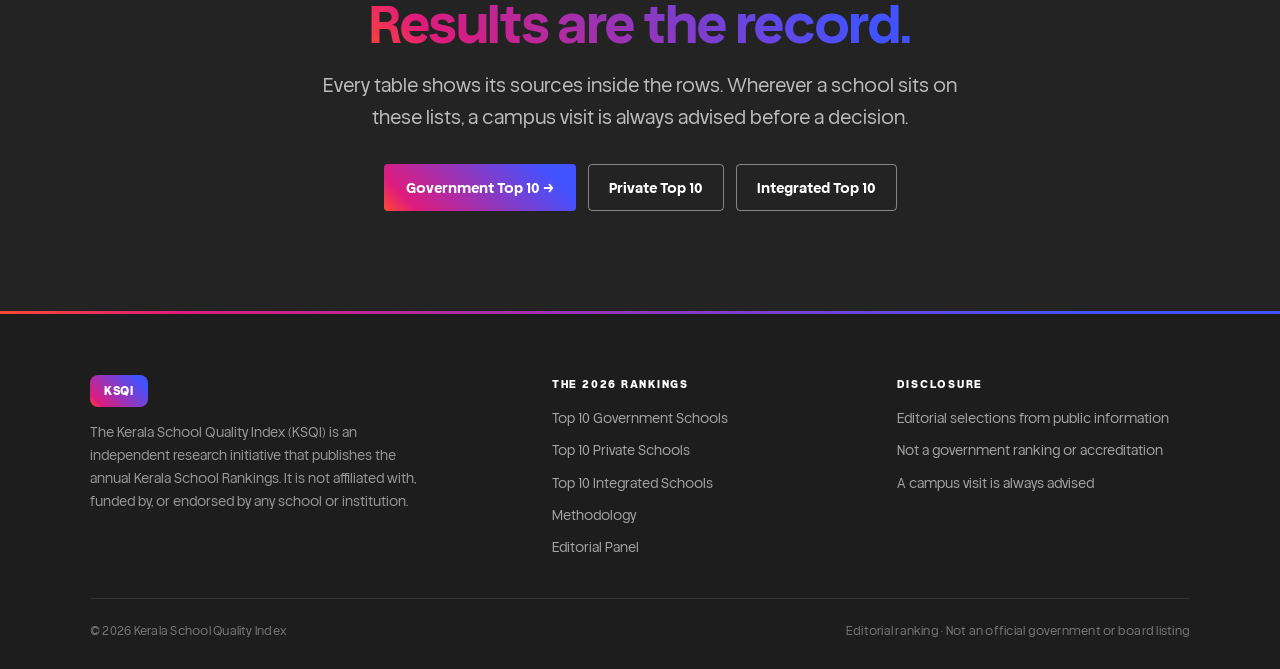
==== commit 4a50f22e: "Integrated list refresh: verified school roster with photo/initial cells; Rays feature toned down to" ====
--- a/index.html
+++ b/index.html
@@ -10,7 +10,7 @@
 <meta property="og:type" content="website" />
 <meta name="theme-color" content="#de1b7c" />
 <link rel="icon" href="favicon.svg" type="image/svg+xml" />
-<link rel="stylesheet" href="styles.css?v=panel1" />
+<link rel="stylesheet" href="styles.css?v=img1" />
 <script type="application/ld+json">
 {
   "@context": "https://schema.org",
--- a/styles.css
+++ b/styles.css
@@ -63,7 +63,7 @@
   font-size:11px;font-weight:700;letter-spacing:.18em;text-transform:uppercase;color:var(--accent);
 }
 .section-label::before{content:"";width:28px;height:3px;background:var(--key)}
-h1,h2,h3{text-wrap:balance;letter-spacing:-.02em;line-height:1.15;font-family:var(--serif);font-weight:700;color:var(--ink)}
+h1,h2,h3{text-wrap:balance;letter-spacing:-.02em;line-height:1.15;font-family:var(--sans);font-weight:700;color:var(--ink)}
 .lede{color:var(--text-dim);font-size:clamp(16px,1.5vw,19px);line-height:1.65;font-weight:400;max-width:62ch}
 .gold-text{
   background:var(--key);
@@ -164,7 +164,7 @@
   display:flex;flex-direction:column;align-items:center;justify-content:center;text-align:center;
   background:var(--key);color:#fff;padding:16px;line-height:1.2;
 }
-.seal .num{font-size:clamp(32px,4vw,44px);font-weight:800;letter-spacing:-.03em;line-height:1;font-family:var(--serif)}
+.seal .num{font-size:clamp(32px,4vw,44px);font-weight:800;letter-spacing:-.03em;line-height:1;font-family:var(--sans)}
 .seal .cap,.seal .cap2{font-size:9px;font-weight:700;letter-spacing:.14em;text-transform:uppercase;margin-top:4px}
 .caption-tag{position:absolute;z-index:3;right:16px;bottom:16px;font-size:11px;font-weight:700;letter-spacing:.12em;text-transform:uppercase;color:#fff}
 
@@ -188,7 +188,7 @@
 .body-copy p strong{color:var(--text);font-weight:600}
 .body-copy .pull{
   border-left:3px solid var(--accent);padding-left:20px;margin:26px 0;
-  color:var(--ink);font-size:clamp(18px,2vw,22px);font-weight:600;line-height:1.45;font-family:var(--serif);
+  color:var(--ink);font-size:clamp(18px,2vw,22px);font-weight:600;line-height:1.45;font-family:var(--sans);
 }
 
 .steps{display:grid;grid-template-columns:repeat(3,1fr);gap:16px;margin-top:8px}
@@ -235,7 +235,7 @@
 .rank-edition{font-size:11px;font-weight:700;letter-spacing:.14em;text-transform:uppercase;color:var(--text-faint)}
 .rank-body{display:grid;grid-template-columns:1.15fr .85fr;gap:clamp(28px,5vw,56px);padding:clamp(28px,5vw,48px)}
 .rank-left .rank-no{display:flex;align-items:baseline;gap:14px;margin-bottom:16px}
-.rank-no .big{font-family:var(--serif);font-size:clamp(64px,8vw,96px);font-weight:700;letter-spacing:-.04em;line-height:.85;background:var(--key);-webkit-background-clip:text;background-clip:text;color:transparent;-webkit-text-fill-color:transparent;-webkit-text-stroke:0}
+.rank-no .big{font-family:var(--sans);font-size:clamp(64px,8vw,96px);font-weight:700;letter-spacing:-.04em;line-height:.85;background:var(--key);-webkit-background-clip:text;background-clip:text;color:transparent;-webkit-text-fill-color:transparent;-webkit-text-stroke:0}
 .rank-no .of{font-size:12px;font-weight:800;letter-spacing:.16em;text-transform:uppercase;color:var(--text-faint)}
 .rank-left h3{font-size:clamp(26px,3.4vw,40px);margin-bottom:8px}
 .rank-meta{display:flex;flex-wrap:wrap;gap:8px;margin-bottom:20px}
@@ -253,7 +253,7 @@
   display:flex;align-items:center;gap:16px;border:1px solid var(--line);border-radius:4px;
   background:var(--paper-2);padding:16px 18px;
 }
-.rank-stat .v{font-family:var(--serif);font-size:clamp(20px,2.2vw,28px);font-weight:700;letter-spacing:-.02em;color:var(--ink);min-width:92px}
+.rank-stat .v{font-family:var(--sans);font-size:clamp(20px,2.2vw,28px);font-weight:700;letter-spacing:-.02em;color:var(--ink);min-width:92px}
 .rank-stat .k{font-size:13px;color:var(--text-dim);line-height:1.4;font-weight:500}
 .rank-visual{margin-top:auto;border-radius:4px;overflow:hidden;border:1px solid var(--line);position:relative}
 .rank-visual img{width:100%;height:150px;object-fit:cover}
@@ -263,7 +263,7 @@
 .watch-head h3{font-size:clamp(22px,2.6vw,30px)}
 .watch-head .note-sm{font-size:12px;color:var(--text-faint);letter-spacing:.04em}
 .wtable{border:1px solid var(--line);border-radius:4px;overflow:hidden;background:var(--paper)}
-.wrow{display:grid;grid-template-columns:56px 1.25fr .9fr .7fr 1.6fr;gap:14px;align-items:center;padding:16px clamp(16px,2.6vw,24px);border-bottom:1px solid var(--line);font-size:14px;transition:background .2s}
+.wrow{display:grid;grid-template-columns:56px 64px 1.25fr .9fr .7fr 1.6fr;gap:14px;align-items:center;padding:16px clamp(16px,2.6vw,24px);border-bottom:1px solid var(--line);font-size:14px;transition:background .2s}
 .wrow:last-child{border-bottom:none}
 .wrow:hover{background:var(--paper-2)}
 .wrow .pos{font-size:13px;font-weight:800;letter-spacing:.06em;color:var(--text-faint)}
@@ -282,13 +282,16 @@
 .cat-t{font-size:17px;font-weight:800;color:var(--ink)}
 .cat-s{font-size:12px;color:var(--text-faint);letter-spacing:.04em}
 .wrow .pos.rk{font-size:15px;color:var(--accent)}
+.wimg{position:relative;width:64px;height:44px;border-radius:4px;overflow:hidden;background:var(--key)}
+.wimg img{position:absolute;inset:0;width:100%;height:100%;object-fit:cover;z-index:2}
+.wimg .wini{position:absolute;inset:0;display:flex;align-items:center;justify-content:center;font-size:13px;font-weight:800;letter-spacing:.06em;color:#fff}
 .table-src{margin-top:12px;font-size:12px;color:var(--text-faint);letter-spacing:.02em;max-width:72ch;line-height:1.6}
 
 /* ═══ Spotlight ═══ */
 .spotlight{background:var(--paper-2)}
 .spot-grid{display:grid;grid-template-columns:1fr 1fr;gap:clamp(28px,5vw,56px);align-items:start}
 .spot-quote{
-  font-family:var(--serif);font-size:clamp(20px,2.4vw,28px);font-weight:400;line-height:1.4;color:var(--ink);
+  font-family:var(--sans);font-size:clamp(20px,2.4vw,28px);font-weight:400;line-height:1.4;color:var(--ink);
   border-left:3px solid var(--accent);padding-left:22px;margin:0 0 28px;
 }
 .spot-quote em{font-style:italic;color:var(--accent)}
@@ -306,7 +309,7 @@
 .topper:hover{border-color:var(--ink)}
 .topper .ph{position:relative;height:88px;overflow:hidden;background:var(--navy)}
 .topper .ph img{width:100%;height:100%;object-fit:cover;object-position:center 22%}
-.topper .ph .ph-fallback{display:none;width:100%;height:100%;align-items:center;justify-content:center;font-size:28px;font-weight:800;color:rgba(255,255,255,.45);letter-spacing:-.02em;font-family:var(--serif)}
+.topper .ph .ph-fallback{display:none;width:100%;height:100%;align-items:center;justify-content:center;font-size:28px;font-weight:800;color:rgba(255,255,255,.45);letter-spacing:-.02em;font-family:var(--sans)}
 .topper .ph img.onerror-fallback{display:none}
 .topper .ph img.onerror-fallback + .ph-fallback{display:flex}
 .topper .info{padding:14px 16px 16px}
@@ -400,14 +403,14 @@
 }
 a.winner-card:hover{border-color:var(--ink);box-shadow:0 12px 28px rgba(22,22,29,.08)}
 .winner-card .wcat{font-size:11px;font-weight:800;letter-spacing:.16em;text-transform:uppercase;color:var(--accent);margin-bottom:16px}
-.winner-card .wnum{font-family:var(--serif);font-size:48px;font-weight:700;letter-spacing:-.04em;line-height:.9;background:var(--key);-webkit-background-clip:text;background-clip:text;color:transparent;-webkit-text-fill-color:transparent;-webkit-text-stroke:0;margin-bottom:14px}
-.winner-card .wname{font-size:20px;font-weight:700;line-height:1.3;margin-bottom:6px;font-family:var(--serif)}
+.winner-card .wnum{font-family:var(--sans);font-size:48px;font-weight:700;letter-spacing:-.04em;line-height:.9;background:var(--key);-webkit-background-clip:text;background-clip:text;color:transparent;-webkit-text-fill-color:transparent;-webkit-text-stroke:0;margin-bottom:14px}
+.winner-card .wname{font-size:20px;font-weight:700;line-height:1.3;margin-bottom:6px;font-family:var(--sans)}
 .winner-card .wcity{font-size:13px;color:var(--text-dim);margin-bottom:16px}
 .winner-card .wgo{font-size:12px;font-weight:700;letter-spacing:.1em;text-transform:uppercase;color:var(--accent);margin-top:auto}
 .page-head{padding:clamp(48px,7vw,88px) 0 clamp(36px,5vw,56px);background:var(--paper);border-bottom:1px solid var(--line);position:relative}
 .page-head::after{content:"";position:absolute;left:0;right:0;bottom:-1px;height:4px;background:var(--key)}
 .page-head .section-head h2,
-.page-hero h1{font-size:clamp(34px,5vw,60px);font-weight:700;margin:16px 0 18px;font-family:var(--serif)}
+.page-hero h1{font-size:clamp(34px,5vw,60px);font-weight:700;margin:16px 0 18px;font-family:var(--sans)}
 .page-hero{text-align:left;padding:clamp(48px,7vw,80px) 0 clamp(40px,5vw,64px);border-bottom:1px solid var(--line);position:relative}
 .page-hero::after{content:"";position:absolute;left:0;right:0;bottom:-1px;height:4px;background:var(--key)}
 .page-hero .hero-copy{max-width:820px;margin:0}
@@ -437,7 +440,7 @@
   flex-shrink:0;width:64px;height:64px;border-radius:4px;
   display:flex;align-items:center;justify-content:center;
   background:var(--key);color:#fff;
-  font-family:var(--serif);font-size:20px;font-weight:700;letter-spacing:-.02em;
+  font-family:var(--sans);font-size:20px;font-weight:700;letter-spacing:-.02em;
 }
 .panel-body{min-width:0}
 .panel-body h3{font-size:clamp(22px,2.2vw,28px);margin-bottom:6px}
@@ -462,7 +465,8 @@
   .diff{grid-template-columns:repeat(2,1fr)}
   .toppers{grid-template-columns:repeat(2,1fr)}
   .faculty{grid-template-columns:1fr}
-  .wrow{grid-template-columns:44px 1fr 1fr;grid-auto-rows:auto;row-gap:4px}
+  .wrow{grid-template-columns:44px 48px 1fr 1fr;grid-auto-rows:auto;row-gap:4px}
+  .wrow .wimg{width:48px;height:34px}
   .wrow .why{grid-column:2 / -1}
   .footer-grid{grid-template-columns:1fr 1fr}
   .winners{grid-template-columns:1fr}
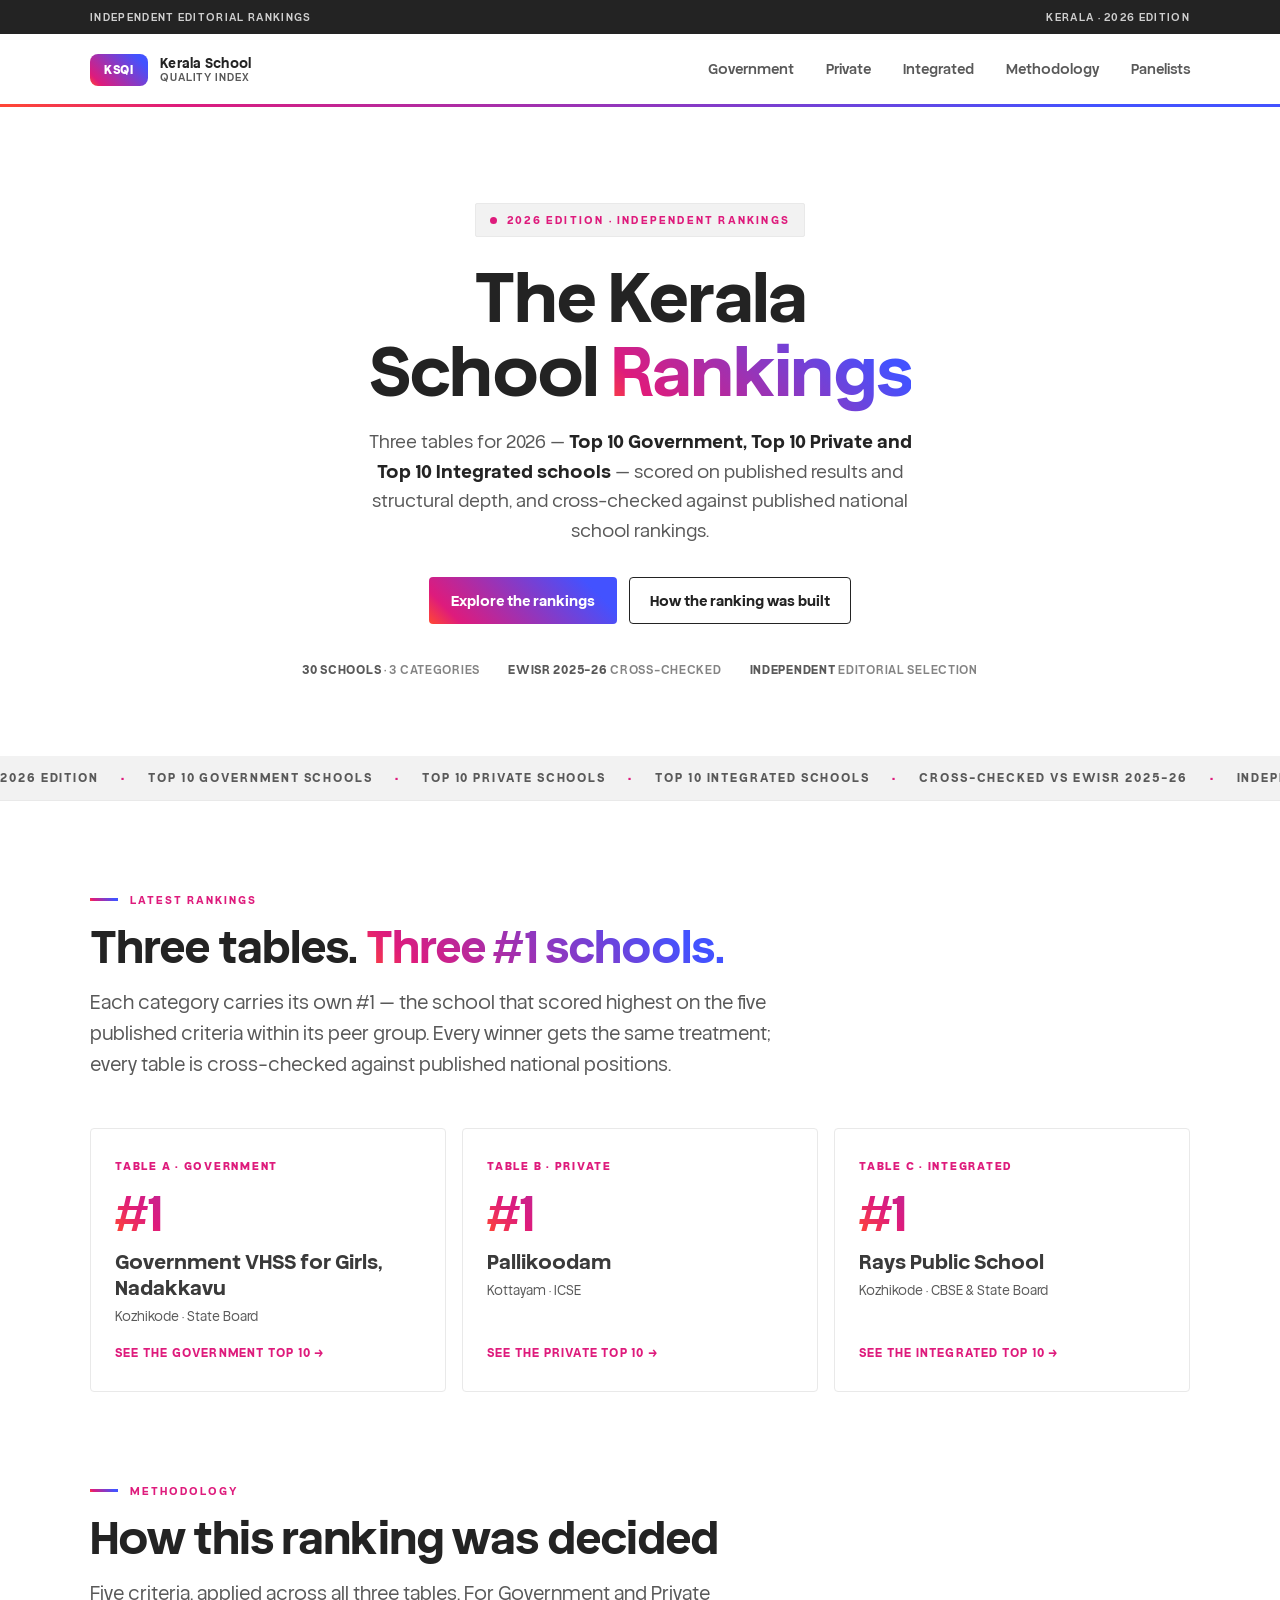
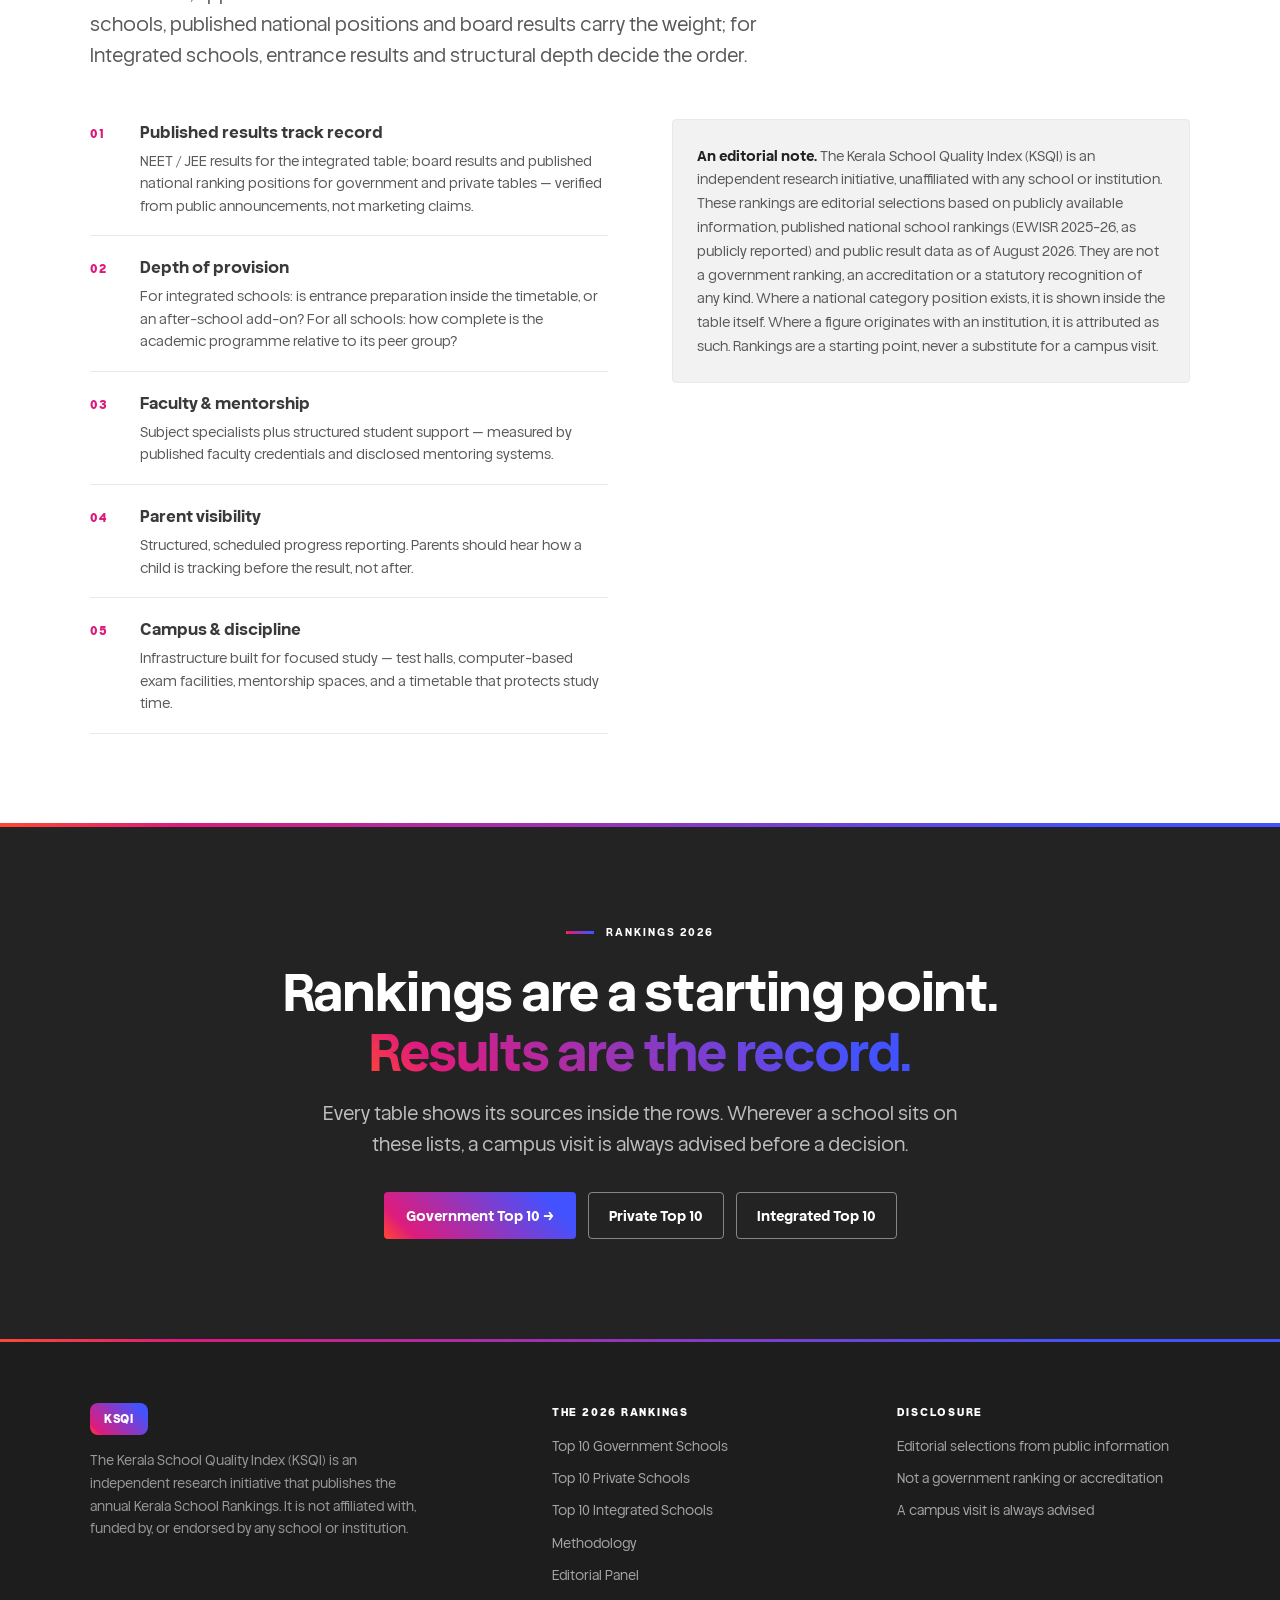
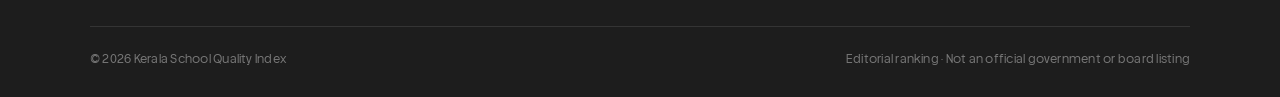
==== commit 8d6a09af: "Remove FAQ section from homepage" ====
--- a/index.html
+++ b/index.html
@@ -127,37 +127,6 @@
       <div class="note">
         <b>An editorial note.</b> The Kerala School Quality Index (KSQI) is an independent research initiative, unaffiliated with any school or institution. These rankings are editorial selections based on publicly available information, published national school rankings (EWISR 2025-26, as publicly reported) and public result data as of August 2026. They are not a government ranking, an accreditation or a statutory recognition of any kind. Where a national category position exists, it is shown inside the table itself. Where a figure originates with an institution, it is attributed as such. Rankings are a starting point, never a substitute for a campus visit.
       </div>
-    </div>
-  </div>
-</section>
-
-<section class="section" id="faq" style="padding-top:0">
-  <div class="container">
-    <div class="section-head reveal">
-      <div class="section-label">FAQ</div>
-      <h2>Questions parents ask</h2>
-    </div>
-    <div class="faq-list reveal">
-      <details class="faq">
-        <summary>Who publishes these rankings? <span class="plus">+</span></summary>
-        <div class="ans">The Kerala School Quality Index (KSQI) — an <b>independent research initiative</b>. KSQI is not affiliated with, funded by, or endorsed by any school or institution, and these tables are not a government ranking, accreditation or statutory recognition. The <a href="panelists.html">editorial panel</a> reviews the tables against published evidence.</div>
-      </details>
-      <details class="faq">
-        <summary>Who sits on the editorial panel? <span class="plus">+</span></summary>
-        <div class="ans">Operators, researchers and educators listed, with their current roles and training, on the <a href="panelists.html">Panelists page</a>. They serve in a personal capacity. None of them represents a school on these lists.</div>
-      </details>
-      <details class="faq">
-        <summary>How are the Government and Private Top 10s decided? <span class="plus">+</span></summary>
-        <div class="ans">From publicly reported national positions — the EducationWorld India School Rankings (EWISR) 2025-26 and 2024-25 — and published board results, ordered editorially on the five criteria in the methodology. Where a national category position exists, it is shown inside the table itself. Nothing in the tables is invented.</div>
-      </details>
-      <details class="faq">
-        <summary>How is the Integrated Top 10 decided? <span class="plus">+</span></summary>
-        <div class="ans">Integrated schools — those combining Class 11 &amp; 12 board academics with NEET / JEE preparation on one timetable — are scored on published entrance results, depth of integration, faculty and mentorship, parent visibility, and campus discipline. The full category table and its #1 profile are on the <a href="integrated.html">Integrated rankings page</a>.</div>
-      </details>
-      <details class="faq">
-        <summary>Can a school request a review or correction? <span class="plus">+</span></summary>
-        <div class="ans">Yes. Rankings are reviewed annually. Schools that believe published information about them is inaccurate may write to the Index with verifiable documentation; material corrections are reflected in the next review cycle.</div>
-      </details>
     </div>
   </div>
 </section>
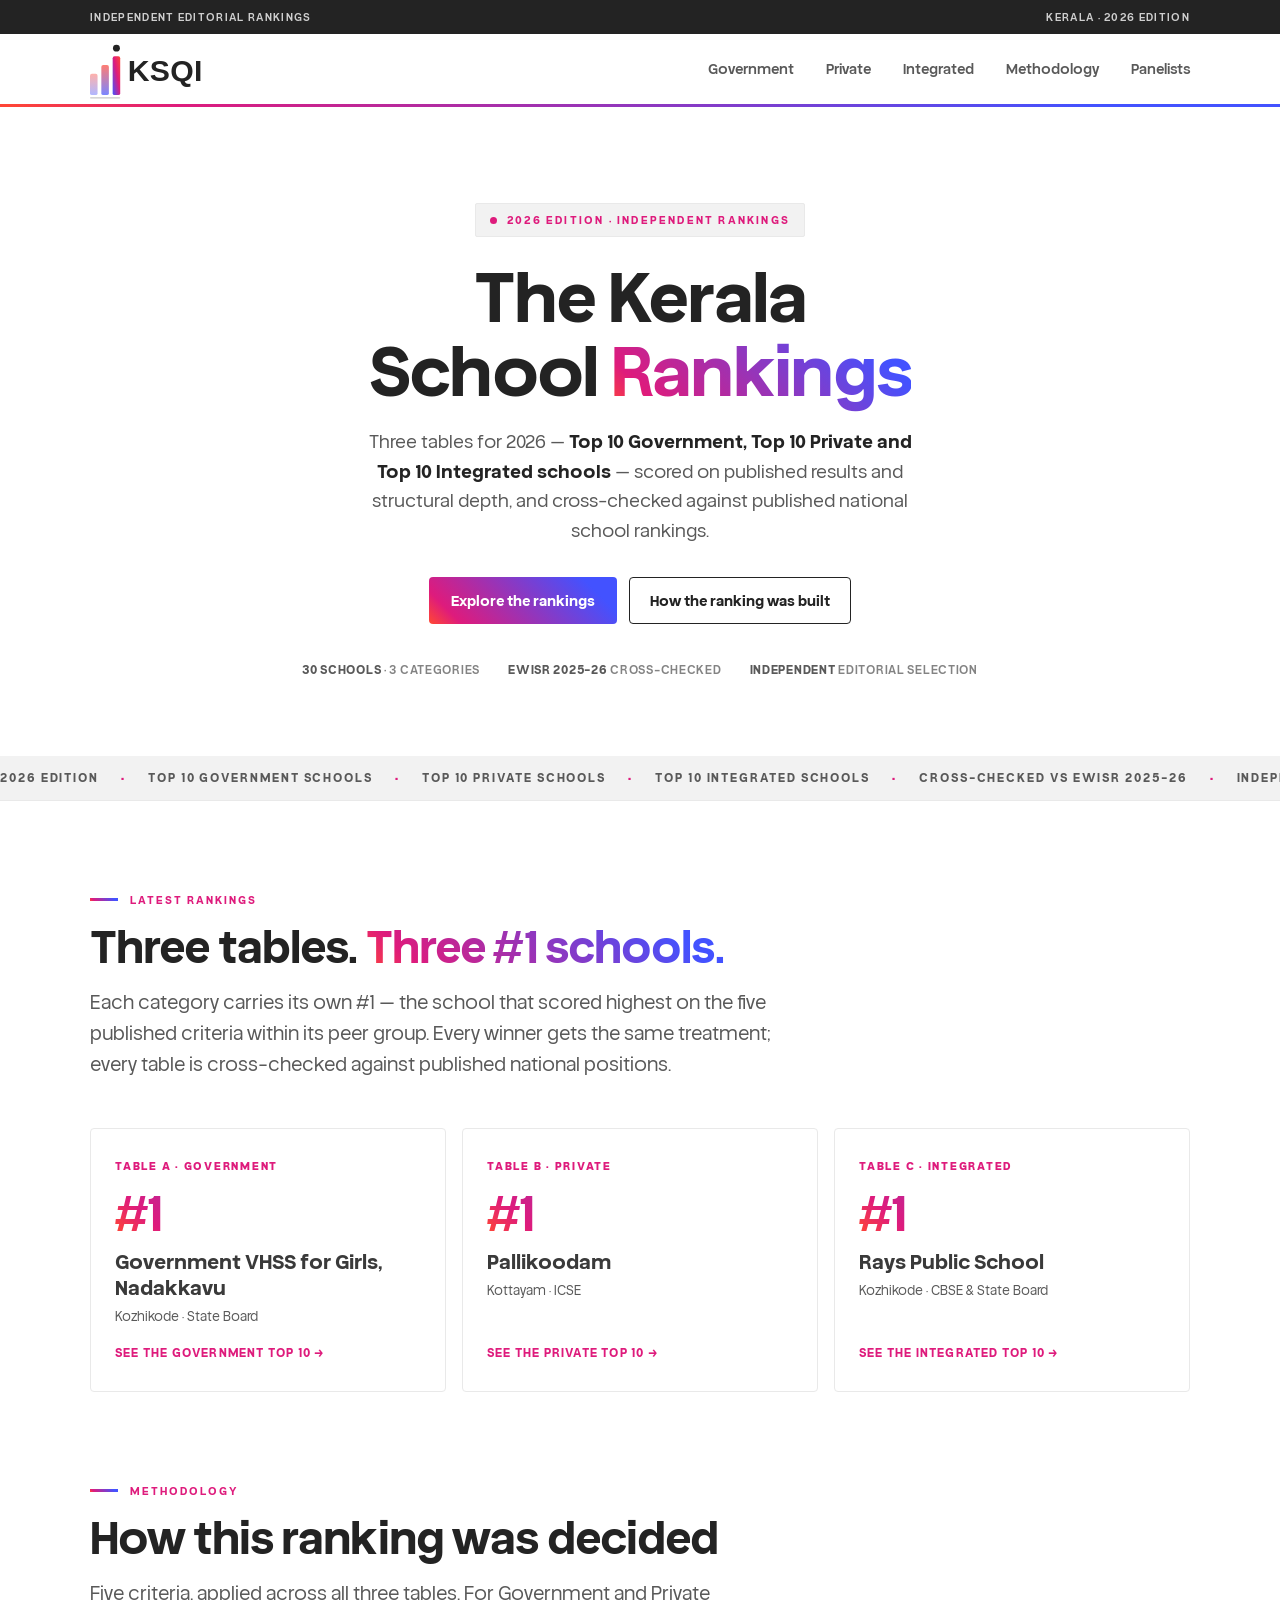
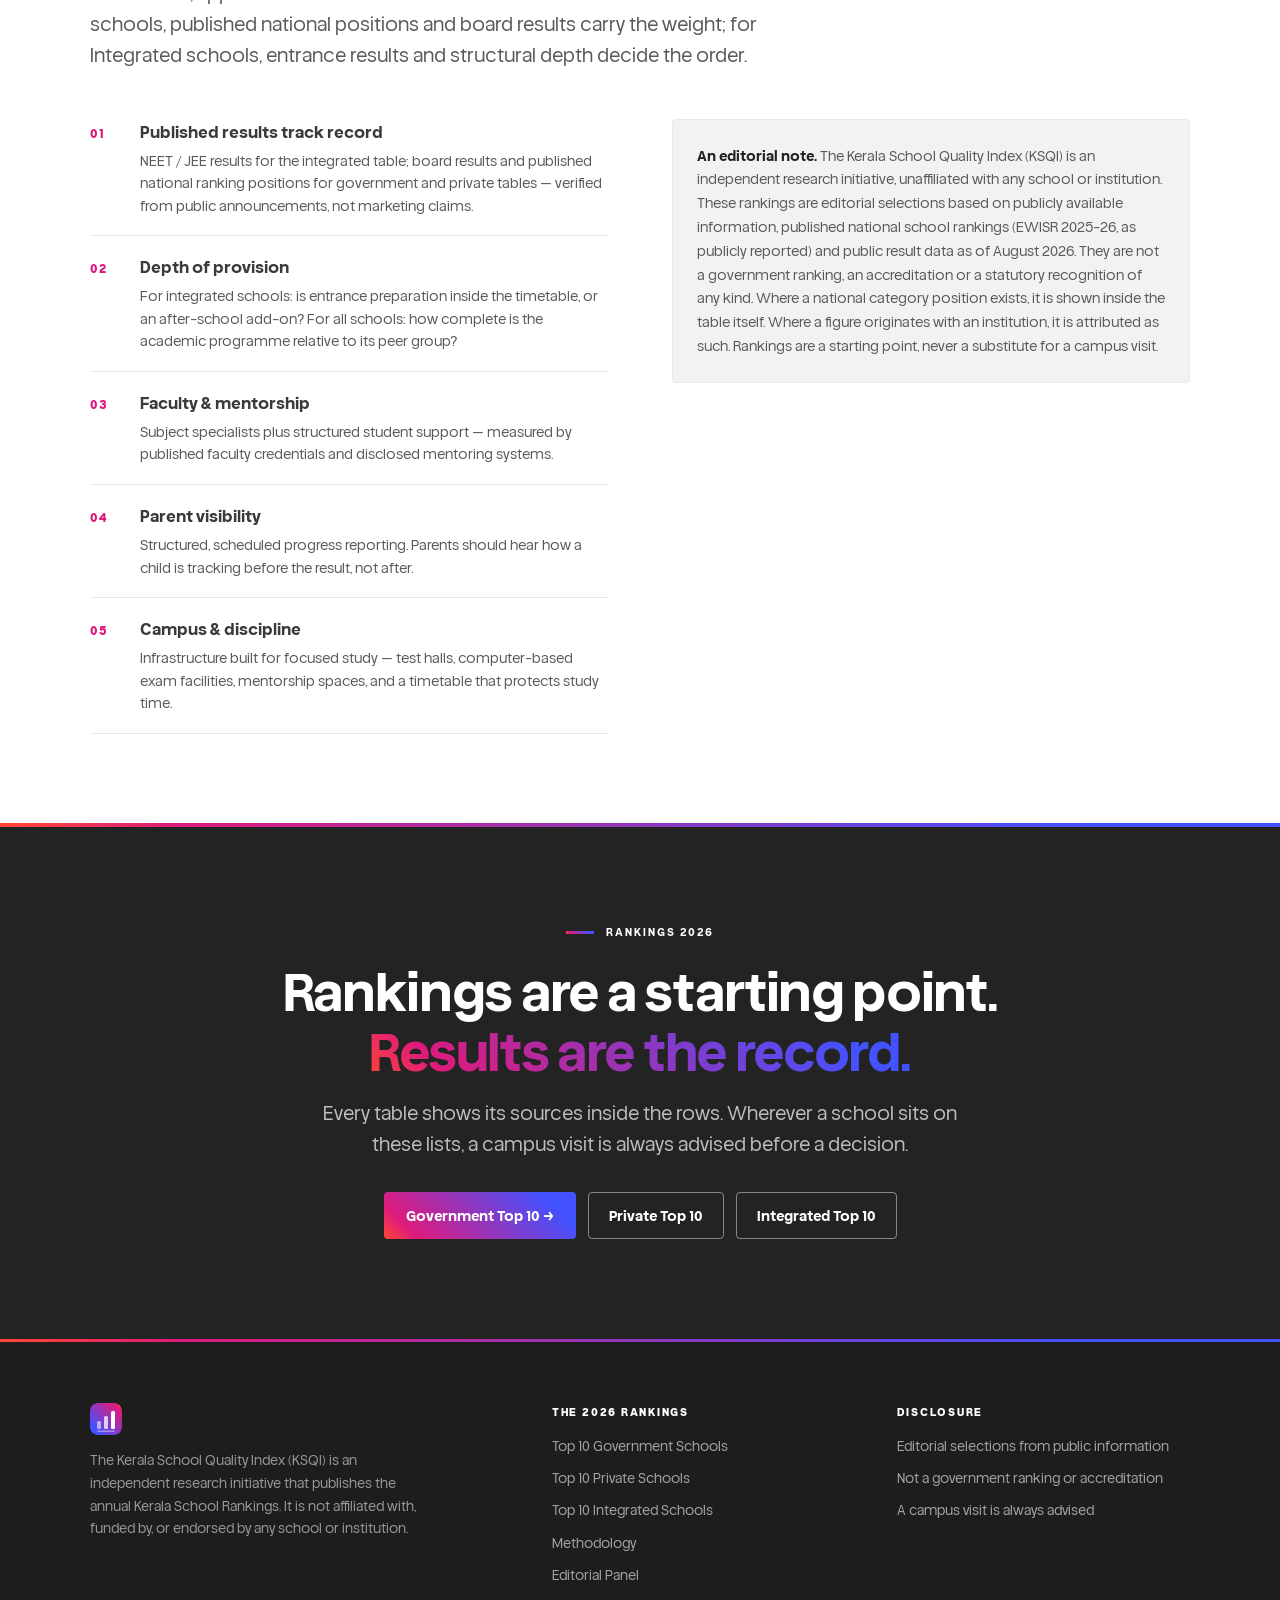
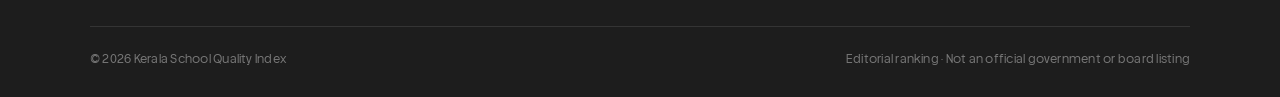
==== commit a86c77bb: "Brand refresh: sans-serif logo, mark in all mastheads, tile variant in footers, bars favicon" ====
--- a/index.html
+++ b/index.html
@@ -31,8 +31,7 @@
 <header class="masthead">
   <div class="container masthead-inner">
     <a class="brand" href="index.html">
-      <span class="brand-tile">KSQI</span>
-      <span class="brand-name">Kerala School <span>Quality Index</span></span>
+      <img class="brand-logo" src="logo-header.svg" alt="KSQI — Kerala School Quality Index" width="112" height="60" />
     </a>
     <button class="nav-toggle" type="button" aria-expanded="false" aria-controls="site-nav">Menu</button>
     <nav class="masthead-nav" id="site-nav" aria-label="Rankings navigation">
@@ -151,7 +150,7 @@
     <div class="footer-grid">
       <div>
         <a class="brand" href="index.html">
-          <span class="brand-tile">KSQI</span>
+          <img class="brand-logo-tile" src="logo-mark-tile.svg" alt="KSQI mark" width="32" height="32" />
         </a>
         <p>The Kerala School Quality Index (KSQI) is an independent research initiative that publishes the annual Kerala School Rankings. It is not affiliated with, funded by, or endorsed by any school or institution.</p>
       </div>
--- a/styles.css
+++ b/styles.css
@@ -96,18 +96,10 @@
 }
 .masthead-inner{display:flex;align-items:center;justify-content:space-between;height:72px;gap:20px}
 .brand{display:flex;align-items:center;gap:12px;min-width:0}
-.brand-tile{
-  display:inline-flex;align-items:center;justify-content:center;
-  min-width:58px;height:32px;padding:0 10px;
-  background:var(--key);color:#fff;
-  font-family:var(--sans);font-size:12px;font-weight:800;letter-spacing:.08em;
-  border-radius:8px;flex-shrink:0;
-}
-.brand-name{
-  font-family:var(--sans);font-size:13px;font-weight:700;letter-spacing:.02em;
-  text-transform:none;white-space:nowrap;line-height:1.25;color:var(--ink);
-}
-.brand-name span{display:block;font-size:11px;font-weight:600;letter-spacing:.08em;text-transform:uppercase;color:var(--text-dim)}
+.brand-logo{
+  display:block;width:112px;height:auto;flex-shrink:0;
+}
+.brand-logo-tile{display:block;width:32px;height:32px;border-radius:8px}
 .masthead-nav{display:flex;align-items:center;gap:clamp(18px,2.6vw,32px);font-size:14px;font-weight:600;color:var(--text-dim)}
 .masthead-nav a{padding:6px 0;border-bottom:2px solid transparent}
 .masthead-nav a:hover{color:var(--ink)}
@@ -384,7 +376,7 @@
 .footer{border-top:0;background:var(--navy-2);padding:clamp(40px,6vw,64px) 0 28px;color:rgba(255,255,255,.7);position:relative}
 .footer::before{content:"";position:absolute;left:0;right:0;top:0;height:3px;background:var(--key)}
 .footer-grid{display:grid;grid-template-columns:1.4fr 1fr 1fr;gap:clamp(28px,4vw,60px);margin-bottom:40px}
-.footer .brand-tile{margin-bottom:14px}
+.footer .brand-logo-tile{margin-bottom:14px}
 .footer p{font-size:13.5px;color:rgba(255,255,255,.55);line-height:1.7;max-width:42ch}
 .footer h5{font-size:11px;font-weight:800;letter-spacing:.16em;text-transform:uppercase;color:#fff;margin-bottom:14px}
 .footer ul{list-style:none;display:flex;flex-direction:column;gap:10px}
@@ -473,7 +465,7 @@
   .admit-facts{border-left:none;padding-left:0;border-top:1px solid var(--line);padding-top:18px}
 }
 @media (max-width:1200px){
-  .brand-name{white-space:normal;max-width:220px;line-height:1.3}
+  .brand-logo{width:100px}
   .masthead-nav{gap:16px;font-size:13px}
 }
 @media (max-width:800px){
@@ -490,7 +482,7 @@
 @media (max-width:640px){
   .panel-card{flex-direction:column;gap:16px}
   .cat-nav{grid-template-columns:1fr}
-  .brand-name{font-size:12px;max-width:140px}
+  .brand-logo{width:92px}
   .toppers{grid-template-columns:1fr 1fr}
   .topper .ph{height:72px}
   .diff{grid-template-columns:1fr}
